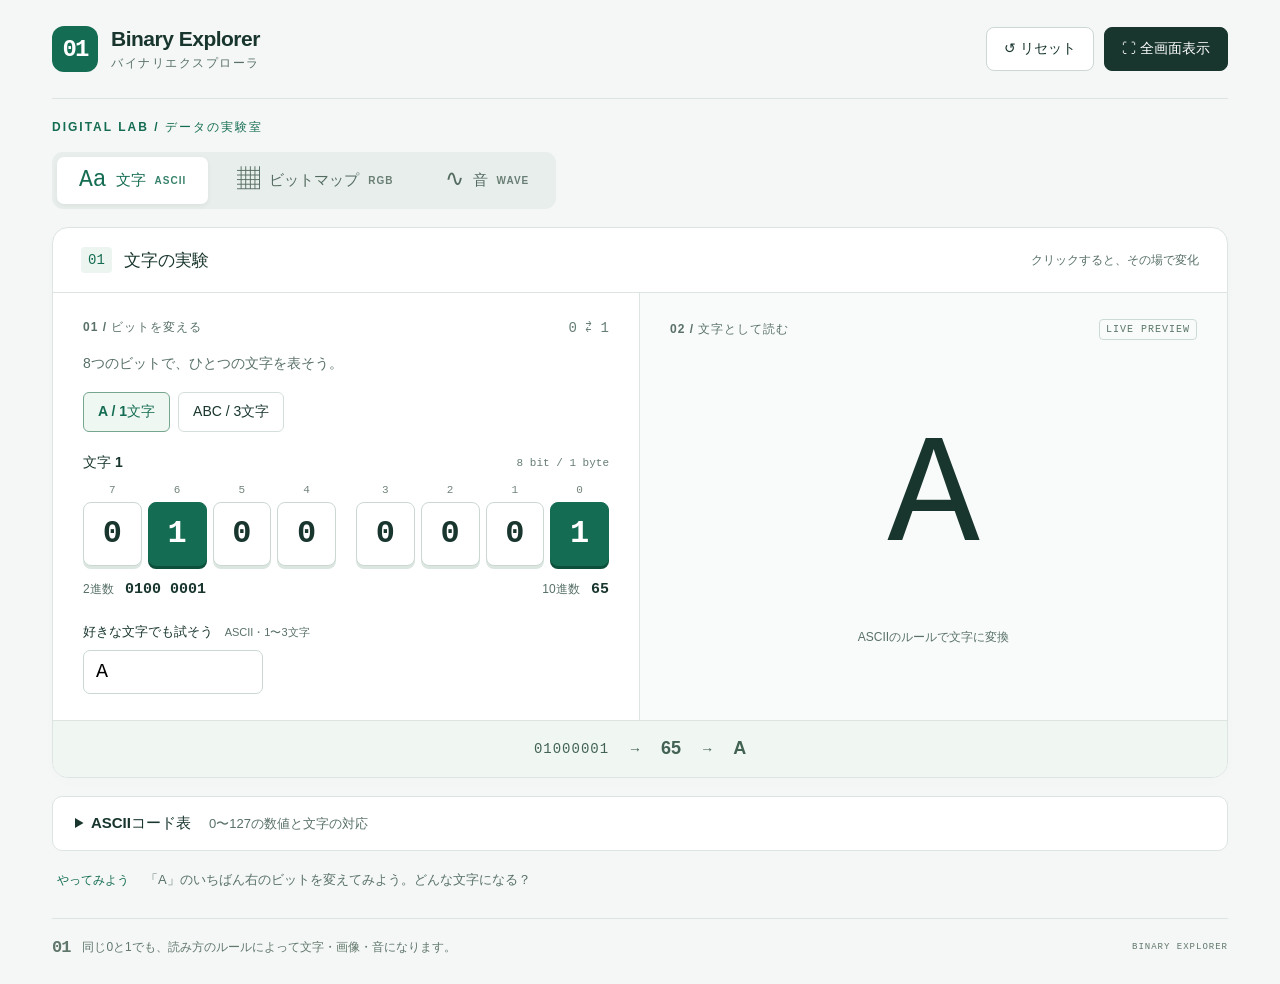
==== binary-explorer/index.html @ bb0b8827 "Publish Binary Explorer and link from activity materials" ====
<!doctype html>
<html lang="ja">
<head>
  <meta charset="UTF-8">
  <meta name="viewport" content="width=device-width, initial-scale=1">
  <meta name="theme-color" content="#146c52">
  <meta name="description" content="0と1をクリックして、文字・色・音の変化を体験しよう。中学生のためのデジタル教材。">
  <title>バイナリエクスプローラ | Binary Explorer</title>
  <link rel="icon" href="[data-uri]" type="image/svg+xml">
  <style>
:root{font-family:Inter,"Noto Sans JP","Yu Gothic UI",Meiryo,sans-serif;color:#18352e;background:#f4f7f6;font-synthesis:none;--green:#146c52;--ink:#18352e;--muted:#587069;--line:#dce5e1;--mono:"Cascadia Code","SFMono-Regular",Consolas,monospace}
*{box-sizing:border-box}body{margin:0}button,input,a{-webkit-tap-highlight-color:transparent}button,input{font:inherit}button{cursor:pointer}button,a,input{touch-action:manipulation}button{color:inherit}button:focus-visible,input:focus-visible,a:focus-visible{outline:3px solid #b56e00;outline-offset:4px}button:disabled{cursor:wait}button:hover{filter:brightness(.96)}.app-shell{max-width:1600px;padding:0 52px;margin:auto}.topbar{display:flex;justify-content:space-between;align-items:center;padding:26px 0;border-bottom:1px solid var(--line);gap:20px}.brand{display:flex;gap:13px;align-items:center;text-decoration:none;color:var(--ink)}.brand-mark{display:grid;place-items:center;background:var(--green);color:white;width:46px;height:46px;border-radius:12px;font:700 24px var(--mono);letter-spacing:-2px}.brand strong{font-size:21px;letter-spacing:-.5px}.brand small{display:block;font-size:12px;letter-spacing:1.5px;margin-top:4px;color:var(--muted)}.header-actions{display:flex;gap:10px}.button{border:1px solid #ccd8d2;background:white;border-radius:8px;padding:11px 17px;font-size:14px;font-weight:600;min-height:44px}.button.dark{background:var(--ink);color:#fff;border-color:var(--ink)}.intro{padding:32px 0 28px}.eyebrow{font-size:12px;letter-spacing:2px;font-weight:700;color:var(--green);margin:0 0 12px}h1{font-size:32px;letter-spacing:.015em;margin:0 0 9px;font-weight:750}p{line-height:1.7}.intro>p:last-child{color:var(--muted);font-size:15px;margin:0}.mobile-break{display:none}.mode-bar{display:flex;justify-content:space-between;gap:16px;align-items:center;margin-bottom:18px}.mode-tabs{display:flex;gap:7px;background:#e8eeeb;padding:5px;border-radius:11px}.mode-tabs button{border:0;background:transparent;border-radius:7px;display:flex;align-items:center;gap:9px;min-height:47px;padding:10px 22px;font-weight:700;font-size:15px;color:#536b61}.mode-tabs button[aria-pressed=true]{background:white;color:var(--green);box-shadow:0 2px 5px #193d3010}.mode-icon{font-size:23px;line-height:1;font-family:var(--mono);font-weight:500}.tab-sub{font-size:10px;letter-spacing:1px;opacity:.85}.experiment{background:white;border:1px solid var(--line);border-radius:16px;overflow:hidden;box-shadow:0 5px 20px #16392b03}.experiment-toolbar{display:flex;justify-content:space-between;align-items:center;padding:19px 28px;border-bottom:1px solid var(--line);gap:12px}.experiment-toolbar>div{display:flex;align-items:center;gap:12px}.experiment-number{font:14px var(--mono);color:var(--green);background:#ecf5ef;padding:5px 7px;border-radius:4px}h2{font-size:17px;margin:0}.live-label{color:var(--muted);font-size:12px}.panes{display:grid;grid-template-columns:1fr 1fr;min-height:400px}.input-pane,.result-pane{padding:26px 30px;min-width:0}.input-pane{border-right:1px solid var(--line)}.result-pane{background:#f9fbfa;position:relative;display:flex;flex-direction:column}.pane-heading{display:flex;justify-content:space-between;align-items:center;gap:10px}.step-label{font-size:12px;font-weight:700;letter-spacing:1px;color:var(--muted)}.pane-note{font:14px var(--mono);color:#657d74}.result-badge{font:10px var(--mono);letter-spacing:1px;border:1px solid #ccdcd4;padding:4px 6px;border-radius:4px;color:#5a7669}.pane-description{font-size:14px;margin:16px 0;color:var(--muted)}.controls{margin-bottom:22px}.choices{display:flex;gap:8px;flex-wrap:wrap}.choice{border:1px solid #d5dfda;border-radius:6px;background:#fff;padding:8px 14px;min-height:40px;font-size:14px}.choice[aria-pressed=true]{color:var(--green);background:#eef7f2;border-color:#76a68e;font-weight:700}.byte-editor+.byte-editor{margin-top:18px}.byte-heading{display:flex;align-items:center;justify-content:space-between;margin-bottom:12px}.byte-heading strong{font-size:14px}.byte-heading>span{font:11px var(--mono);color:#667d74}.bits{display:grid;grid-template-columns:repeat(4,minmax(0,1fr)) 8px repeat(4,minmax(0,1fr));gap:6px}.bit-cell:nth-child(5){grid-column:6}.bit-position{display:block;text-align:center;font:11px var(--mono);color:#72857b;margin-bottom:6px}.bit{border:1px solid #cbd8d1;border-radius:8px;display:grid;place-items:center;min-height:64px;width:100%;padding:8px 0;font:600 clamp(23px,2.5vw,38px) var(--mono);background:#fff;box-shadow:0 3px 0 #dce6e0;position:relative}.bit[data-value="1"]{background:var(--green);color:#fff;border-color:var(--green);box-shadow:0 3px 0 #0c503c}.bit.changed{outline:3px solid #d89621;outline-offset:2px}.byte-details{display:flex;justify-content:space-between;gap:10px;font-size:12px;color:var(--muted);margin-top:15px}.byte-details b{font:600 15px var(--mono);margin-left:8px;color:var(--ink)}.extra{margin-top:25px}.text-label{display:block;font-size:13px;font-weight:600;margin:0 0 9px}.text-label span{font-size:11px;font-weight:400;color:var(--muted);margin-left:8px}.text-input{background:#fff;border:1px solid #cbd8d1;border-radius:7px;min-height:44px;padding:9px 12px;max-width:100%;width:180px;font:20px var(--mono)}.field-error{font-size:13px;color:#a03125;min-height:0;margin:5px 0 0}.field-error:empty{display:none}.result-content{display:flex;flex:1;flex-direction:column;justify-content:center;align-items:center;min-width:0}.characters{display:flex;justify-content:center;align-items:center;min-height:240px;width:100%;padding:10px 0;gap:4px}.character{font:500 clamp(75px,12vw,190px) var(--mono);text-align:center;min-width:0;border-radius:12px;line-height:1.2}.character.unprintable{color:#62786d}.result-caption{font-size:12px;color:var(--muted);text-align:center;margin:8px 0}.result-changed{box-shadow:0 0 0 3px #d89621!important}.interpretation{min-height:57px;padding:15px 25px;background:#f0f6f2;border-top:1px solid var(--line);text-align:center;color:#426353;display:flex;align-items:center;justify-content:center;gap:19px;font-size:14px;flex-wrap:wrap}.flow-bits{font-family:var(--mono);letter-spacing:1px}.interpretation strong{font-size:18px}.discovery{display:flex;align-items:baseline;gap:16px;margin:18px 0 27px;padding:0 5px}.discovery-label{font-size:12px;font-weight:700;color:var(--green);white-space:nowrap}.discovery p{font-size:13px;color:var(--muted);margin:0}footer{display:flex;align-items:center;gap:12px;border-top:1px solid var(--line);padding:18px 0 24px;color:#61776c}footer p{font-size:12px;margin:0}.footer-symbol{font:700 17px var(--mono);letter-spacing:-1px}.footer-meta{margin-left:auto;font:9px var(--mono);letter-spacing:1px}.selection-label{font-size:12px;color:var(--green);margin:14px 0 0}.channel-0 .byte-heading strong{color:#b93930}.channel-1 .byte-heading strong{color:#237744}.channel-2 .byte-heading strong{color:#2e63b8}.pixel-grid{display:grid;grid-template-columns:repeat(var(--grid-size),1fr);width:min(100%,340px);aspect-ratio:1;margin:22px auto 10px;border:4px solid #19392d;border-radius:4px;overflow:hidden;background:#19392d;gap:2px}.pixel{border:0;position:relative;min-width:0;min-height:44px;padding:8px;display:flex;align-items:flex-start;justify-content:flex-start}.pixel span{background:white;color:#18352e;font:12px var(--mono);padding:5px 7px;border-radius:3px;border:1px solid #c5d0cb}.pixel[aria-pressed=true]{outline:3px solid white;outline-offset:-6px}.pixel[aria-pressed=true] span:after{content:' ✓';font-weight:700}.pixel:focus-visible{outline:4px solid #111;outline-offset:-4px}.pixel-values{font:12px var(--mono);text-align:center;line-height:1.8}.color-presets .choice{padding:7px 16px}.audio-meter{padding:20px 0 5px}.audio-meter strong{font:500 45px var(--mono);margin-left:14px}.audio-meter span{font-size:13px;color:var(--muted)}.meter-track{height:7px;background:#e7eee9;border-radius:5px;margin-top:14px;overflow:hidden}.meter-track div{height:100%;background:var(--green)}.audio-meter p{display:flex;justify-content:space-between;font-size:11px;color:var(--muted);margin-top:6px}.audio-meter p span{font-size:11px}.audio-explanation{font-size:13px;color:var(--muted)}.wave-heading{display:flex;justify-content:space-between;align-items:center;width:100%;margin:25px 0 17px;gap:8px;font-size:14px}.frequency{font-size:12px;color:var(--muted)}.waveform{width:100%;height:auto;aspect-ratio:2.5;border-radius:6px}.wave-axis{width:100%;display:flex;justify-content:space-between;color:var(--muted);font-size:11px;margin-top:8px}.play{background:var(--green);color:white;border-color:var(--green);margin:25px 0 2px;min-width:170px}.status{position:fixed;bottom:18px;left:50%;transform:translateX(-50%);padding:12px 20px;background:#18352e;color:white;border-radius:8px;font-size:14px;z-index:5;max-width:90%;box-shadow:0 3px 12px #0002}.status:empty{display:none}.classroom .intro,.classroom .brand small,.classroom .discovery,.classroom .pane-description,.classroom .tab-sub,.classroom .live-label{display:none}.classroom .topbar{padding:15px 0}.classroom .mode-bar{margin-top:16px}.classroom .panes{min-height:62vh}.classroom .bit{min-height:78px;font-size:44px}.classroom .characters{min-height:320px}.classroom .character{font-size:clamp(95px,14vw,230px)}.classroom .pixel-grid{width:min(100%,440px)}.classroom .app-shell{max-width:1800px}.classroom .result-caption{font-size:14px}
@media(min-width:1600px){.intro{padding:40px 0 32px}.panes{min-height:465px}.input-pane,.result-pane{padding:30px 38px}.bit{min-height:76px}.characters{min-height:300px}.pane-description{font-size:16px}.discovery p{font-size:15px}.choice{font-size:16px}}
@media(max-width:1100px){.app-shell{padding:0 28px}.input-pane,.result-pane{padding:24px 22px}.mode-tabs button{padding:10px 16px}.tab-sub{display:none}.bit{min-height:54px}.bits{gap:5px;grid-template-columns:repeat(4,minmax(0,1fr)) 4px repeat(4,minmax(0,1fr))}.footer-meta{display:none}.byte-details b{margin-left:3px}.character{font-size:clamp(65px,11vw,130px)}}
@media(max-width:760px){.app-shell{padding:0 18px}.topbar{padding:18px 0}.brand strong{font-size:17px}.brand small{font-size:10px;letter-spacing:.5px}.brand-mark{width:38px;height:38px;font-size:21px}.header-actions{gap:5px}.header-actions .button{padding:8px;font-size:12px}.intro{padding:26px 0 22px}h1{font-size:26px}.mode-bar{align-items:flex-start;flex-wrap:wrap;gap:12px}.mode-tabs{flex:1}.mode-tabs button{flex:1;padding:10px 12px;font-size:14px;white-space:nowrap;gap:6px}.panes{grid-template-columns:1fr}.input-pane{border-right:0;border-bottom:1px solid var(--line)}.result-pane{min-height:320px}.experiment-toolbar{padding:16px 20px}.live-label{display:none}.input-pane,.result-pane{padding:24px}.bit{min-height:58px;font-size:30px}.characters{min-height:220px}.character{font-size:clamp(80px,21vw,145px)}.discovery{gap:10px}.interpretation{font-size:12px;gap:10px;padding:14px 18px}.flow-bits{letter-spacing:0}.classroom .panes{min-height:0}.classroom .bit{min-height:60px;font-size:32px}.classroom .character{font-size:clamp(80px,21vw,145px)}.classroom .characters{min-height:220px}.pixel-grid{max-width:300px}footer p{font-size:11px}.footer-symbol{display:none}}
@media(max-width:420px){.app-shell{padding:0 12px}.brand{gap:7px}.brand-mark{display:none}.brand strong{font-size:16px}.input-pane,.result-pane{padding:20px 16px}.mode-tabs button{padding:10px 8px}.mode-icon{font-size:19px}.mobile-break{display:block}.byte-details{font-size:11px}.byte-details b{font-size:13px}.bit{min-height:50px;font-size:27px}.discovery{align-items:flex-start}.intro>p:last-child{font-size:13px}}
@media(min-width:761px) and (max-height:850px){.topbar{padding:16px 0}.intro{padding:18px 0}.intro .eyebrow{display:none}h1{font-size:26px}.intro>p:last-child{font-size:13px}.mode-bar{margin-bottom:14px}.experiment-toolbar{padding:13px 24px}.input-pane,.result-pane{padding:18px 26px}.panes{min-height:330px}.pane-description{margin:12px 0}.controls{margin-bottom:16px}.bit{min-height:52px;font-size:29px}.byte-heading{margin-bottom:8px}.byte-details{margin-top:11px}.extra{margin-top:18px}.characters{min-height:200px}.character{font-size:130px}.interpretation{min-height:48px;padding:11px 20px}.discovery{margin:14px 0 18px}footer{padding:14px 0}.classroom .bit{min-height:62px;font-size:36px}.classroom .panes{min-height:0}.classroom .characters{min-height:260px}.classroom .pixel-grid{max-width:340px}}
@media(prefers-reduced-motion:no-preference){.bit{transition:background-color .12s,box-shadow .12s}}
@media(prefers-reduced-motion:reduce){*,*:before,*:after{animation:none!important;transition:none!important;scroll-behavior:auto!important}}

/* Waveform editing: the bytes describe a single cycle; pitch has its own control. */
.sample-controls { display: flex; gap: 18px; flex-wrap: wrap; }
.sample-controls > div { flex: 1; min-width: 130px; }
.sample-controls .text-input { width: 100%; font-size: 18px; }
.frequency-control { margin-top: 20px; padding-top: 18px; border-top: 1px solid var(--line); }
.frequency-control .text-label { display: flex; align-items: center; justify-content: space-between; gap: 10px; }
.frequency-control output { font: 600 22px var(--mono); color: var(--green); }
.frequency-control input[type=range] { width: 100%; min-height: 34px; margin: 2px 0; accent-color: var(--green); cursor: pointer; }
.range-labels { display: flex; justify-content: space-between; gap: 8px; font-size: 12px; color: var(--muted); }
#frequency-hint { font-size: 12px; color: var(--muted); margin-bottom: 0; }
.editable-waveform { touch-action: none; cursor: crosshair; aspect-ratio: 800 / 360; background: #fff; border: 1px solid var(--line); }
.wave-help { font-size: 12px; color: var(--muted); text-align: center; margin: 12px 0; }
.sample-readout { font-size: 15px; color: var(--ink); background: #eef5f0; border-radius: 6px; padding: 10px 14px; text-align: center; }
.audio-experiment .wave-heading > span { font-size: 12px; color: var(--muted); }
.audio-experiment .play { margin-top: 20px; }
.audio-experiment .result-content { justify-content: flex-start; }
@media (min-width: 761px) and (max-height: 850px) {
  .audio-experiment .pane-description { margin: 8px 0; }
  .audio-experiment .controls { margin-bottom: 12px; }
  .audio-experiment .extra { margin-top: 14px; }
  .audio-experiment .audio-explanation { margin: 10px 0; }
  .audio-experiment .frequency-control { margin-top: 12px; padding-top: 12px; }
  .audio-experiment #frequency-hint { margin-top: 6px; }
  .audio-experiment .wave-heading { margin: 14px 0 10px; }
  .audio-experiment .waveform { max-height: 225px; }
  .audio-experiment .wave-help { margin: 9px 0; }
  .audio-experiment .play { margin-top: 14px; }
  .audio-experiment .sample-readout { padding: 8px 12px; }
}
@media (max-width: 420px) {
  .sample-controls { gap: 10px; }
  .sample-controls .text-label span { display: block; margin: 0; }
  .wave-help { font-size: 11px; }
  .sample-readout { font-size: 13px; }
}

.picture-presets { margin-top: 20px; width: min(100%, 340px); }
.picture-presets .choices { gap: 8px; }
.picture-presets .choice { flex: 1; }
.sixteen-pixels .pixel { padding: 5px; }
.sixteen-pixels .pixel span { font-size: 10px; padding: 3px 4px; }

.lab-label { padding: 20px 0 16px; color: var(--green); font-size: 12px; font-weight: 700; letter-spacing: 2px; }
.classroom .lab-label { display: none; }
.ascii-reference { margin-top: 18px; border: 1px solid var(--line); border-radius: 10px; background: white; overflow: hidden; }
.ascii-reference summary { padding: 17px 22px; cursor: pointer; font-weight: 700; font-size: 15px; }
.ascii-reference summary span { font-weight: 400; font-size: 13px; color: var(--muted); margin-left: 14px; }
.ascii-reference summary:focus-visible, .ascii-table-scroll:focus-visible { outline: 3px solid #b56e00; outline-offset: -3px; }
.ascii-table-note { margin: 0; padding: 0 22px 16px; font-size: 13px; color: var(--muted); }
.ascii-table-scroll { max-height: 480px; overflow: auto; padding: 0 20px 20px; }
.ascii-tables { display: grid; grid-template-columns: repeat(4, minmax(0, 1fr)); gap: 16px; }
.ascii-tables table { border-collapse: collapse; width: 100%; font-size: 13px; }
.ascii-tables caption { padding: 10px; font-weight: 700; text-align: left; color: var(--green); }
.ascii-tables th, .ascii-tables td { border-bottom: 1px solid var(--line); padding: 8px 6px; text-align: center; }
.ascii-tables thead { background: #eef5f0; }
.ascii-tables tbody th { font-family: var(--mono); font-weight: 400; }
.ascii-binary { font-family: var(--mono); white-space: nowrap; }
.ascii-tables .current-code { background: #e4f2e9; outline: 2px solid var(--green); outline-offset: -2px; }
.ascii-tables .current-code th, .ascii-tables .current-code td { font-weight: 700; }
@media (max-width: 1100px) { .ascii-tables { grid-template-columns: repeat(2, minmax(0, 1fr)); } }
@media (max-width: 560px) {
  .ascii-tables { grid-template-columns: minmax(0, 1fr); }
  .ascii-reference summary span { display: block; margin: 6px 0 0; }
}

</style>
</head>
<body>
  <div class="app-shell">
    <header class="topbar">
      <a class="brand" href="./index.html" aria-label="バイナリエクスプローラ ホーム"><span class="brand-mark" aria-hidden="true">01</span><span><strong>Binary Explorer</strong><small>バイナリエクスプローラ</small></span></a>
      <div class="header-actions"><button id="reset" class="button">↺ <span>リセット</span></button><button id="classroom" class="button dark" aria-pressed="false">⛶ <span>全画面表示</span></button></div>
    </header>
    <main>
      <div class="lab-label">DIGITAL LAB / データの実験室</div>
      <div class="mode-bar"><nav class="mode-tabs" aria-label="実験モード"><button data-mode="ascii" aria-pressed="true"><span class="mode-icon">Aa</span>文字<span class="tab-sub">ASCII</span></button><button data-mode="bitmap" aria-pressed="false"><span class="mode-icon">▦</span>ビットマップ<span class="tab-sub">RGB</span></button><button data-mode="audio" aria-pressed="false"><span class="mode-icon">∿</span>音<span class="tab-sub">WAVE</span></button></nav></div>
      <div id="workspace"></div>
      <aside class="discovery"><span class="discovery-label">やってみよう</span><p id="challenge"></p></aside>
    </main>
    <footer><span class="footer-symbol" aria-hidden="true">01</span><p>同じ0と1でも、読み方のルールによって文字・画像・音になります。</p><span class="footer-meta">BINARY EXPLORER</span></footer>
    <p id="status" class="status" role="status"></p>
  </div>
<script>
(() => {
'use strict';
const modules = Object.create(null);
modules["src/core/binary.js"] = (() => {
function assertByte(value) {
  if (!Number.isInteger(value) || value < 0 || value > 255) throw new RangeError('0〜255の整数を指定してください。');
  return value;
}
function byteToBits(value) { return assertByte(value).toString(2).padStart(8, '0').split('').map(Number); }
function bitsToByte(bits) {
  if (!Array.isArray(bits) || bits.length !== 8 || bits.some(bit => bit !== 0 && bit !== 1)) throw new TypeError('8個の0または1が必要です。');
  return bits.reduce((value, bit) => value * 2 + bit, 0);
}
function toggleBit(value, position) {
  assertByte(value);
  if (!Number.isInteger(position) || position < 0 || position > 7) throw new RangeError('ビット番号は0〜7です。');
  return value ^ (1 << position);
}
function formatBinary(value) { const bits = byteToBits(value).join(''); return `${bits.slice(0, 4)} ${bits.slice(4)}`; }

return { assertByte, byteToBits, bitsToByte, toggleBit, formatBinary };
})();
modules["src/ui/bit-editor.js"] = (() => {
const { byteToBits, toggleBit, formatBinary } = modules["src/core/binary.js"];

function createBitEditor({ value, label, onChange }) {
  const element = document.createElement('div');
  element.className = 'byte-editor';
  element.innerHTML = `<div class="byte-heading"><strong></strong><span>8 bit / 1 byte</span></div><div class="bits" role="group"></div><div class="byte-details"><span>2進数 <b class="binary-value"></b></span><span>10進数 <b class="decimal-value"></b></span></div>`;
  element.querySelector('.byte-heading strong').textContent = label;
  const group = element.querySelector('.bits');
  group.setAttribute('aria-label', label);
  const timers = new Map();
  const buttons = byteToBits(value).map((bit, index) => {
    const cell = document.createElement('div'); cell.className = 'bit-cell';
    const caption = document.createElement('span'); caption.className = 'bit-position'; caption.textContent = 7 - index;
    const button = document.createElement('button'); button.type = 'button'; button.className = 'bit';
    cell.append(caption, button); group.append(cell);
    button.addEventListener('click', () => {
      value = toggleBit(value, 7 - index); update(value);
      clearTimeout(timers.get(button)); button.classList.add('changed');
      timers.set(button, setTimeout(() => button.classList.remove('changed'), 1500));
      onChange(value);
    });
    return button;
  });
  function update(next) {
    value = next;
    byteToBits(value).forEach((bit, index) => {
      buttons[index].textContent = bit;
      buttons[index].dataset.value = bit;
      buttons[index].setAttribute('aria-pressed', String(Boolean(bit)));
      buttons[index].setAttribute('aria-label', `${label}、ビット${7 - index}、値${bit}。押すと反転`);
    });
    element.querySelector('.binary-value').textContent = formatBinary(value);
    element.querySelector('.decimal-value').textContent = value;
  }
  update(value);
  function setLabel(next) {
    label = next;
    element.querySelector('.byte-heading strong').textContent = label;
    group.setAttribute('aria-label', label);
    update(value);
  }
  return { element, update, setLabel };
}

return { createBitEditor };
})();
modules["src/core/ascii.js"] = (() => {
const { assertByte } = modules["src/core/binary.js"];

function byteToAscii(value) {
  assertByte(value);
  return value >= 32 && value <= 126 ? String.fromCharCode(value) : null;
}
function asciiToByte(char) {
  if (typeof char !== 'string' || char.length !== 1 || char.charCodeAt(0) > 127) throw new TypeError('この教材ではASCII文字を使ってください。');
  return char.charCodeAt(0);
}

return { byteToAscii, asciiToByte };
})();
modules["src/ui/layout.js"] = (() => {
function layout(root, { number, title, description, resultLabel }) {
  root.innerHTML = `<section class="experiment" aria-label="${title}"><div class="experiment-toolbar"><div><span class="experiment-number">${number}</span><h2>${title}</h2></div><span class="live-label">クリックすると、その場で変化</span></div><div class="panes"><section class="input-pane"><div class="pane-heading"><span class="step-label">01 / ビットを変える</span><span class="pane-note">0 ⇄ 1</span></div><p class="pane-description">${description}</p><div class="controls"></div><div class="editors"></div><div class="extra"></div></section><section class="result-pane"><div class="pane-heading"><span class="step-label">02 / ${resultLabel}</span><span class="result-badge">LIVE PREVIEW</span></div><div class="result-content"></div></section></div><div class="interpretation"></div></section>`;
  return Object.fromEntries(['controls', 'editors', 'extra', 'result-content', 'interpretation'].map(name => [name.replace('-', ''), root.querySelector(`.${name}`)]));
}
function choices(items, active, onSelect, label) {
  const group = document.createElement('div'); group.className = 'choices'; group.setAttribute('role', 'group'); group.setAttribute('aria-label', label);
  for (const [value, text] of items) {
    const button = document.createElement('button'); button.className = 'choice'; button.textContent = text;
    button.setAttribute('aria-pressed', String(value === active));
    button.addEventListener('click', () => { [...group.children].forEach(child => child.setAttribute('aria-pressed', String(child === button))); onSelect(value); });
    group.append(button);
  }
  return group;
}
const flashes = new WeakMap();
function flash(element) {
  clearTimeout(flashes.get(element)); element.classList.add('result-changed');
  flashes.set(element, setTimeout(() => element.classList.remove('result-changed'), 1500));
}

return { layout, choices, flash };
})();
modules["src/ui/ascii-table.js"] = (() => {
const { byteToAscii } = modules["src/core/ascii.js"];

const { formatBinary } = modules["src/core/binary.js"];

function createAsciiTable() {
  const element = document.createElement('details');
  element.className = 'ascii-reference';
  element.innerHTML = '<summary>ASCIIコード表 <span>0〜127の数値と文字の対応</span></summary><p class="ascii-table-note">2進数は8bitで表示しています。0〜31と127は制御文字、128〜255は標準ASCIIの範囲外です。編集中の値を表の中で強調します。</p><div class="ascii-table-scroll" tabindex="0" role="region" aria-label="ASCIIコード表。スクロールして確認できます"><div class="ascii-tables"></div></div>';
  const tables = element.querySelector('.ascii-tables');
  const rows = [];
  for (let start = 0; start < 128; start += 32) {
    const table = document.createElement('table');
    table.innerHTML = `<caption>${start}〜${start + 31}</caption><thead><tr><th scope="col">10進数</th><th scope="col">2進数</th><th scope="col">文字</th></tr></thead><tbody></tbody>`;
    const body = table.querySelector('tbody');
    for (let value = start; value < start + 32; value++) {
      const row = document.createElement('tr');
      const decimal = document.createElement('th'); decimal.scope = 'row'; decimal.textContent = value;
      const binary = document.createElement('td'); binary.className = 'ascii-binary'; binary.textContent = formatBinary(value);
      const character = document.createElement('td');
      character.textContent = value === 32 ? '空白' : byteToAscii(value) ?? '制御文字';
      row.append(decimal, binary, character); body.append(row); rows.push(row);
    }
    tables.append(table);
  }
  return {
    element,
    update(bytes) {
      rows.forEach((row, value) => row.classList.toggle('current-code', bytes.includes(value)));
    },
  };
}

return { createAsciiTable };
})();
modules["src/ui/ascii-view.js"] = (() => {
const { createBitEditor } = modules["src/ui/bit-editor.js"];

const { byteToAscii, asciiToByte } = modules["src/core/ascii.js"];

const { layout, choices, flash } = modules["src/ui/layout.js"];

const { createAsciiTable } = modules["src/ui/ascii-table.js"];

function renderAscii(root, state) {
  const ui = layout(root, { number: '01', title: '文字の実験', description: '8つのビットで、ひとつの文字を表そう。', resultLabel: '文字として読む' });
  const reference = createAsciiTable();
  root.append(reference.element);
  ui.controls.append(choices([['A', 'A / 1文字'], ['ABC', 'ABC / 3文字']], state.bytes.length === 1 ? 'A' : 'ABC', sample => {
    state.bytes = [...sample].map(asciiToByte); input.value = sample; error.textContent = ''; renderEditors();
  }, '文字サンプル'));
  ui.extra.innerHTML = '<label class="text-label" for="ascii-input">好きな文字でも試そう <span>ASCII・1〜3文字</span></label><input id="ascii-input" class="text-input" maxlength="3" autocomplete="off" spellcheck="false" aria-describedby="ascii-error"><p id="ascii-error" class="field-error" role="status"></p>';
  const input = ui.extra.querySelector('input'), error = ui.extra.querySelector('.field-error');
  input.value = state.bytes.map(v => byteToAscii(v) ?? '').join('');
  input.addEventListener('input', () => {
    if (!input.value) { error.textContent = '1〜3文字を入力してください。'; return; }
    try {
      state.bytes = [...input.value].map(asciiToByte); error.textContent = '';
      renderEditors();
    } catch { error.textContent = 'この教材ではASCII文字を使ってください。'; }
  });
  function updateResult(changedIndex) {
    reference.update(state.bytes);
    ui.controls.querySelectorAll('button').forEach(button => button.setAttribute('aria-pressed', String((button.textContent.startsWith('ABC') ? 'ABC' : 'A') === state.bytes.map(v => byteToAscii(v) ?? '').join(''))));
    const old = [...ui.resultcontent.querySelectorAll('.character')];
    if (old.length !== state.bytes.length) {
      ui.resultcontent.innerHTML = '<div class="characters" aria-live="polite" aria-atomic="true"></div><p class="result-caption">ASCIIのルールで文字に変換</p>';
      state.bytes.forEach(() => { const span = document.createElement('span'); span.className = 'character'; ui.resultcontent.firstElementChild.append(span); });
    }
    ui.resultcontent.querySelectorAll('.character').forEach((element, index) => {
      const char = byteToAscii(state.bytes[index]);
      element.textContent = char === null ? '·' : char === ' ' ? '␣' : char;
      element.setAttribute('aria-label', char === null ? '表示できない文字' : char === ' ' ? '空白' : char);
      element.classList.toggle('unprintable', char === null);
      if (index === changedIndex) flash(element);
    });
    const hasUnprintable = state.bytes.some(v => byteToAscii(v) === null);
    ui.resultcontent.querySelector('.result-caption').textContent = hasUnprintable ? '· は表示できない文字を表します' : state.bytes.includes(32) ? '␣ は空白（スペース）を表します' : 'ASCIIのルールで文字に変換';
    ui.interpretation.replaceChildren();
    const code = document.createElement('span'); code.className = 'flow-bits'; code.textContent = state.bytes.map(v => v.toString(2).padStart(8, '0')).join(' / ');
    const numbers = document.createElement('strong'); numbers.textContent = state.bytes.join(' / ');
    const chars = document.createElement('strong'); chars.textContent = state.bytes.map(v => byteToAscii(v) === ' ' ? '空白' : byteToAscii(v) ?? '表示できない文字').join(' ');
    ui.interpretation.append(code, ' → ', numbers, ' → ', chars);
  }
  function renderEditors() {
    ui.editors.replaceChildren();
    state.bytes.forEach((value, index) => ui.editors.append(createBitEditor({ value, label: `文字 ${index + 1}`, onChange: next => {
      state.bytes[index] = next;
      input.value = state.bytes.map(v => byteToAscii(v) ?? '').join('');
      error.textContent = ''; updateResult(index);
    } }).element));
    updateResult();
  }
  renderEditors();
}

return { renderAscii };
})();
modules["src/core/bitmap.js"] = (() => {
const { assertByte } = modules["src/core/binary.js"];

function rgbToCss(r, g, b) { return `rgb(${assertByte(r)}, ${assertByte(g)}, ${assertByte(b)})`; }
const colors = { '赤': [255, 0, 0], '緑': [0, 255, 0], '青': [0, 0, 255], '白': [255, 255, 255], '黒': [0, 0, 0] };

const picturePresets = { heart: 'ハート', flower: '花', tree: '木' };
const picturePatterns = {
  heart: ['H..H', 'HHHH', 'HHHH', '.HH.'],
  flower: ['.FF.', 'FYYF', '.GG.', '..G.'],
  tree: ['.GG.', 'GGGG', '.TT.', '.TT.'],
};
const palette = {
  '.': [255, 255, 255], H: [240, 64, 96], F: [255, 112, 160],
  Y: [255, 208, 0], G: [40, 160, 88], T: [144, 88, 48],
};
function createPicture(name) {
  if (!Object.hasOwn(picturePatterns, name)) throw new RangeError('未対応の絵です。');
  return [...picturePatterns[name].join('')].map(symbol => [...palette[symbol]]);
}

function createPixels(size) {
  if (![1, 2, 3, 4].includes(size)) throw new RangeError('1・2・3・4のいずれかを指定してください。');
  if (size === 4) return createPicture('heart');
  const pattern = size === 3 ? [[0, 128, 255], [255, 255, 255], [0, 128, 255], [255, 255, 255], [255, 192, 0], [255, 255, 255], [0, 128, 255], [255, 255, 255], [0, 128, 255]] : [[255, 0, 0], [0, 255, 0], [0, 0, 255], [255, 255, 255]];
  return pattern.slice(0, size * size).map(rgb => [...rgb]);
}

return { rgbToCss, colors, picturePresets, createPicture, createPixels };
})();
modules["src/ui/bitmap-view.js"] = (() => {
const { createBitEditor } = modules["src/ui/bit-editor.js"];

const { rgbToCss, colors, createPixels, createPicture, picturePresets } = modules["src/core/bitmap.js"];

const { layout, choices, flash } = modules["src/ui/layout.js"];

function renderBitmap(root, state) {
  const ui = layout(root, { number: '02', title: '色の実験', description: 'ドットを選んで、赤・緑・青のビットを変えよう。', resultLabel: '色として読む' });
  let editors = [];
  ui.controls.append(choices([[1, '1ドット'], [2, '4ドット'], [3, '9ドット'], [4, '16ドット']], state.size, size => {
    state.size = size; state.pixels = createPixels(size); state.selected = 0; renderPixels(); renderEditors();
  }, '画像のドット数'));
  const selection = document.createElement('p'); selection.className = 'selection-label'; ui.controls.append(selection);
  ui.extra.innerHTML = '<p class="text-label">選んだドットの色</p>';
  const presets = choices(Object.keys(colors).map(color => [color, color]), '', color => { state.pixels[state.selected] = [...colors[color]]; editors.forEach((editor, i) => editor.update(state.pixels[state.selected][i])); update(); }, '色のサンプル');
  presets.classList.add('color-presets'); ui.extra.append(presets);
  ui.resultcontent.innerHTML = '<div class="picture-presets"><p class="text-label">絵のプリセット <span>画像全体を変更</span></p></div><div class="pixel-grid" role="group" aria-label="拡大したビットマップ"></div><p class="result-caption"></p><p class="pixel-values"></p>';
  const pictures = ui.resultcontent.querySelector('.picture-presets');
  const pictureChoices = choices(Object.entries(picturePresets), '', name => {
    state.pixels = createPicture(name); state.selected = 0;
    renderEditors(); flash(grid);
  }, '絵のプリセット');
  pictures.append(pictureChoices);
  const grid = ui.resultcontent.querySelector('.pixel-grid');
  function renderPixels() {
    pictures.hidden = state.size !== 4;
    grid.classList.toggle('sixteen-pixels', state.size === 4);
    grid.style.setProperty('--grid-size', state.size); grid.replaceChildren();
    state.pixels.forEach((_, index) => {
      const button = document.createElement('button'); button.className = 'pixel';
      const label = document.createElement('span'); label.textContent = `P${index + 1}`; button.append(label);
      button.addEventListener('click', () => { state.selected = index; renderEditors(); }); grid.append(button);
    });
  }
  function update(changed = true) {
    const rgb = state.pixels[state.selected];
    selection.textContent = `Pixel ${state.selected + 1} を編集中`;
    [...grid.children].forEach((button, index) => {
      const [r, g, b] = state.pixels[index]; button.style.backgroundColor = rgbToCss(r, g, b);
      button.setAttribute('aria-pressed', String(index === state.selected));
      button.setAttribute('aria-label', `Pixel ${index + 1}、R ${r}、G ${g}、B ${b}`);
    });
    if (changed) flash(grid.children[state.selected]);
    ui.resultcontent.querySelector('.result-caption').textContent = `${state.size} × ${state.size} の画像を拡大表示しています`;
    ui.resultcontent.querySelector('.pixel-values').textContent = `Pixel ${state.selected + 1}　R = ${rgb[0]}　G = ${rgb[1]}　B = ${rgb[2]}`;
    ui.interpretation.textContent = `R・G・B 各8bit → 1ドット = 24bit = 3bytes　／　${state.size ** 2}ドット × 24bit = ${state.size ** 2 * 24}bit`;
    [...presets.children].forEach(button => button.setAttribute('aria-pressed', String(colors[button.textContent].every((v, i) => v === rgb[i]))));
    [...pictureChoices.children].forEach((button, index) => {
      const picture = createPicture(Object.keys(picturePresets)[index]);
      const matches = state.size === 4 && picture.every((pixel, i) => pixel.every((value, channel) => value === state.pixels[i][channel]));
      button.setAttribute('aria-pressed', String(matches));
    });
  }
  function renderEditors() {
    ui.editors.replaceChildren(); editors = ['R / 赤', 'G / 緑', 'B / 青'].map((label, channel) => {
      const editor = createBitEditor({ value: state.pixels[state.selected][channel], label, onChange: value => { state.pixels[state.selected][channel] = value; update(); } });
      editor.element.classList.add(`channel-${channel}`); ui.editors.append(editor.element); return editor;
    }); update(false);
  }
  renderPixels(); renderEditors();
}

return { renderBitmap };
})();
modules["src/core/audio.js"] = (() => {
const { assertByte } = modules["src/core/binary.js"];

const SAMPLE_COUNT = 32;
const MIN_FREQUENCY = 110;
const MAX_FREQUENCY = 880;

// Unsigned 8-bit PCM: 128 is silence, 0 is -1, 255 is 127/128.
function byteToAmplitude(value) {
  return (assertByte(value) - 128) / 128;
}

function amplitudeToByte(value) {
  if (!Number.isFinite(value)) throw new TypeError('有限の振幅が必要です。');
  return Math.max(0, Math.min(255, Math.round(value * 128 + 128)));
}

function createWaveform(type, sampleCount = SAMPLE_COUNT) {
  if (!['sine', 'square', 'triangle', 'sawtooth'].includes(type)) throw new TypeError('未対応の波形です。');
  if (!Number.isInteger(sampleCount) || sampleCount < 4) throw new RangeError('4点以上のサンプルが必要です。');
  return Array.from({ length: sampleCount }, (_, i) => {
    const phase = i / sampleCount;
    if (type === 'square') return phase < 0.5 ? 255 : 0;
    if (type === 'sawtooth') return amplitudeToByte(phase * 2 - 1);
    const amplitude = type === 'triangle'
      ? 2 / Math.PI * Math.asin(Math.sin(phase * Math.PI * 2))
      : Math.sin(phase * Math.PI * 2);
    return amplitudeToByte(amplitude);
  });
}

function samplesToPcm(samples) {
  if (!Array.isArray(samples) || samples.length < 4) throw new TypeError('4点以上の波形が必要です。');
  return Float32Array.from(samples, byteToAmplitude);
}

// One loop contains sampleCount frames. Rate * sampleRate / frameCount = Hz.
function frequencyToPlaybackRate(frequency, sampleCount, sampleRate) {
  if (!Number.isFinite(frequency) || frequency < MIN_FREQUENCY || frequency > MAX_FREQUENCY) throw new RangeError('周波数は110〜880Hzです。');
  if (!Number.isInteger(sampleCount) || sampleCount < 4 || !Number.isFinite(sampleRate) || sampleRate <= 0) throw new RangeError('再生条件が不正です。');
  return frequency * sampleCount / sampleRate;
}

return { SAMPLE_COUNT, MIN_FREQUENCY, MAX_FREQUENCY, byteToAmplitude, amplitudeToByte, createWaveform, samplesToPcm, frequencyToPlaybackRate };
})();
modules["src/ui/waveform.js"] = (() => {
const PLOT = { left: 48, right: 20, top: 24, bottom: 36 };

function samplePosition(canvas, index, value, count) {
  return {
    x: PLOT.left + index / count * (canvas.width - PLOT.left - PLOT.right),
    y: PLOT.top + (255 - value) / 255 * (canvas.height - PLOT.top - PLOT.bottom),
  };
}

function pointFromPointer(canvas, clientX, clientY, count) {
  const rect = canvas.getBoundingClientRect();
  const x = (clientX - rect.left) / rect.width * canvas.width;
  const y = (clientY - rect.top) / rect.height * canvas.height;
  return {
    index: Math.max(0, Math.min(count - 1, Math.round((x - PLOT.left) / (canvas.width - PLOT.left - PLOT.right) * count))),
    value: Math.max(0, Math.min(255, Math.round(255 * (1 - (y - PLOT.top) / (canvas.height - PLOT.top - PLOT.bottom))))),
  };
}

function drawWaveform(canvas, samples, selected) {
  const context = canvas.getContext('2d');
  const width = canvas.width, height = canvas.height;
  context.clearRect(0, 0, width, height);
  context.font = '16px monospace';
  for (const value of [0, 64, 128, 192, 255]) {
    const { y } = samplePosition(canvas, 0, value, samples.length);
    context.strokeStyle = value === 128 ? '#91ada0' : '#e0e8e8';
    context.lineWidth = value === 128 ? 2 : 1;
    context.beginPath(); context.moveTo(PLOT.left, y); context.lineTo(width - PLOT.right, y); context.stroke();
    context.fillStyle = '#587069'; context.textAlign = 'right'; context.fillText(value, PLOT.left - 10, y + 5);
  }
  samples.forEach((value, i) => {
    const { x } = samplePosition(canvas, i, value, samples.length);
    context.strokeStyle = '#d9e4dd'; context.lineWidth = 1;
    context.beginPath(); context.moveTo(x, PLOT.top); context.lineTo(x, height - PLOT.bottom); context.stroke();
    if (i === selected) {
      context.fillStyle = '#f4e5bc';
      context.fillRect(x - 10, PLOT.top, 20, height - PLOT.top - PLOT.bottom);
    }
  });
  context.strokeStyle = '#146c52'; context.lineWidth = 3; context.lineJoin = 'round'; context.beginPath();
  samples.forEach((value, i) => {
    const { x, y } = samplePosition(canvas, i, value, samples.length);
    if (i === 0) context.moveTo(x, y); else context.lineTo(x, y);
  }); context.stroke();
  // Dashed segment shows the loop returning to the first sample.
  const end = samplePosition(canvas, samples.length - 1, samples.at(-1), samples.length);
  const next = samplePosition(canvas, samples.length, samples[0], samples.length);
  context.setLineDash([5, 5]); context.beginPath(); context.moveTo(end.x, end.y); context.lineTo(next.x, next.y); context.stroke(); context.setLineDash([]);
  samples.forEach((value, i) => {
    const { x, y } = samplePosition(canvas, i, value, samples.length);
    context.beginPath(); context.arc(x, y, i === selected ? 8 : 4.5, 0, Math.PI * 2);
    context.fillStyle = i === selected ? '#b56e00' : '#fff'; context.fill();
    context.strokeStyle = i === selected ? '#8f5700' : '#146c52'; context.lineWidth = 2; context.stroke();
  });
  context.fillStyle = '#587069'; context.textAlign = 'left'; context.fillText('1', PLOT.left, height - 9);
  context.textAlign = 'right'; context.fillText(`${samples.length} → 次のくり返し`, width - PLOT.right, height - 9);
}

return { PLOT, samplePosition, pointFromPointer, drawWaveform };
})();
modules["src/ui/audio-view.js"] = (() => {
const { createBitEditor } = modules["src/ui/bit-editor.js"];

const { createWaveform, MIN_FREQUENCY, MAX_FREQUENCY } = modules["src/core/audio.js"];

const { layout, choices, flash } = modules["src/ui/layout.js"];

const { drawWaveform, pointFromPointer } = modules["src/ui/waveform.js"];

function renderAudio(root, state, engine, report) {
  const names = { sine: '正弦波', square: '方形波', triangle: '三角波', sawtooth: 'のこぎり波' };
  const ui = layout(root, {
    number: '03', title: '音の実験',
    description: '波形の点を選んで、その瞬間の数値を変えよう。', resultLabel: '波形・音として読む',
  });
  root.querySelector('.experiment').classList.add('audio-experiment');
  const presets = choices(Object.entries(names), state.type, type => {
    state.type = type; state.samples = createWaveform(type); update(true);
  }, '波形のプリセット');
  ui.controls.append(presets);
  const editor = createBitEditor({
    value: state.samples[state.selected], label: `点 ${state.selected + 1} の振れ`,
    onChange: value => { editSample(value); },
  });
  ui.editors.append(editor.element);
  ui.extra.innerHTML = `
    <div class="sample-controls">
      <div><label class="text-label" for="sample-select">編集する点</label><select id="sample-select" class="text-input"></select></div>
      <div><label class="text-label" for="sample-value">その瞬間の数値 <span>0〜255</span></label><input id="sample-value" class="text-input" type="number" min="0" max="255" step="1" inputmode="numeric" aria-describedby="sample-error"></div>
    </div>
    <p id="sample-error" class="field-error" role="status"></p>
    <p class="audio-explanation">1点 = 1バイト。128を中心に、数値を変えると上下します。</p>
    <div class="frequency-control">
      <label class="text-label" for="frequency-slider">くり返す速さ <output id="frequency-value" for="frequency-slider"></output></label>
      <input id="frequency-slider" type="range" min="${MIN_FREQUENCY}" max="${MAX_FREQUENCY}" step="1" value="${state.frequency}" aria-describedby="frequency-hint">
      <div class="range-labels"><span>低い音 · 110 Hz</span><span>高い音 · 880 Hz</span></div>
      <p id="frequency-hint">波形の数値はそのままで、音の高さを変えます。</p>
    </div>`;
  ui.resultcontent.innerHTML = `
    <div class="wave-heading"><strong class="wave-name"></strong><span>1周期 / 32点</span></div>
    <canvas class="waveform editable-waveform" width="800" height="360" role="img" tabindex="0" aria-describedby="wave-edit-help"></canvas>
    <p id="wave-edit-help" class="wave-help">列をクリックして値を見る · ドラッグで変更<br>キーボード：← → で点を選択、↑ ↓ で数値を変更</p>
    <div class="sample-readout" aria-live="polite" aria-atomic="true"></div>
    <button class="button play">▶ 音を鳴らす</button>
    <p class="result-caption">この32点をくり返して再生します。音量は小さめです。</p>`;
  const canvas = ui.resultcontent.querySelector('canvas');
  const play = ui.resultcontent.querySelector('.play');
  const select = ui.extra.querySelector('#sample-select');
  const valueInput = ui.extra.querySelector('#sample-value');
  const error = ui.extra.querySelector('#sample-error');
  const frequency = ui.extra.querySelector('#frequency-slider');
  state.samples.forEach((_, index) => {
    const option = document.createElement('option'); option.value = index; option.textContent = `点 ${index + 1} / 32`; select.append(option);
  });
  select.addEventListener('change', () => { state.selected = Number(select.value); update(); });
  valueInput.addEventListener('input', () => {
    const value = valueInput.valueAsNumber;
    if (!Number.isInteger(value) || value < 0 || value > 255) { error.textContent = '0〜255の整数を入力してください。'; return; }
    editSample(value);
  });
  valueInput.addEventListener('change', () => { valueInput.value = state.samples[state.selected]; error.textContent = ''; });
  frequency.addEventListener('input', () => { state.frequency = Number(frequency.value); update(); });

  function editSample(value) {
    state.samples[state.selected] = value; state.type = 'custom'; update(true);
  }
  let drawing = null;
  canvas.addEventListener('pointerdown', event => {
    if (event.button !== 0 || drawing) return;
    event.preventDefault(); canvas.focus(); canvas.setPointerCapture(event.pointerId);
    const point = pointFromPointer(canvas, event.clientX, event.clientY, state.samples.length);
    state.selected = point.index;
    // Any position in the column selects only; small pointer jitter is not a drag.
    drawing = {
      pointerId: event.pointerId, index: point.index, value: state.samples[point.index],
      startX: event.clientX, startY: event.clientY, dragging: false,
    };
    update();
  });
  canvas.addEventListener('pointermove', event => {
    if (!drawing || drawing.pointerId !== event.pointerId) return;
    if (!drawing.dragging) {
      if (Math.hypot(event.clientX - drawing.startX, event.clientY - drawing.startY) < 5) return;
      drawing.dragging = true;
    }
    const point = pointFromPointer(canvas, event.clientX, event.clientY, state.samples.length);
    const distance = Math.abs(point.index - drawing.index);
    for (let step = 0; step <= distance; step++) {
      const index = distance ? drawing.index + Math.sign(point.index - drawing.index) * step : point.index;
      state.samples[index] = distance ? Math.round(drawing.value + (point.value - drawing.value) * step / distance) : point.value;
    }
    state.selected = point.index; state.type = 'custom';
    drawing = { ...drawing, ...point }; update(true);
  });
  const endDrawing = event => { if (drawing?.pointerId === event.pointerId) drawing = null; };
  canvas.addEventListener('pointerup', endDrawing);
  canvas.addEventListener('pointercancel', endDrawing);
  canvas.addEventListener('lostpointercapture', endDrawing);
  canvas.addEventListener('keydown', event => {
    if (!['ArrowLeft', 'ArrowRight', 'ArrowUp', 'ArrowDown', 'Home', 'End'].includes(event.key)) return;
    event.preventDefault();
    if (event.key === 'ArrowLeft') state.selected = Math.max(0, state.selected - 1);
    if (event.key === 'ArrowRight') state.selected = Math.min(state.samples.length - 1, state.selected + 1);
    if (event.key === 'Home') state.selected = 0;
    if (event.key === 'End') state.selected = state.samples.length - 1;
    if (event.key === 'ArrowUp' || event.key === 'ArrowDown') {
      editSample(Math.max(0, Math.min(255, state.samples[state.selected] + (event.key === 'ArrowUp' ? 1 : -1))));
    } else update();
  });

  let pending = false, attempt = 0;
  play.addEventListener('click', async () => {
    const currentAttempt = ++attempt;
    if (engine.playing || pending) { engine.stop(); pending = false; play.textContent = '▶ 音を鳴らす'; return; }
    pending = true; play.textContent = '■ 止める';
    try {
      const started = await engine.start(state.samples, state.frequency);
      if (started) engine.update(state.samples, state.frequency);
    } catch (error) { engine.stop(); report(error.message || '音を再生できませんでした。もう一度お試しください。'); }
    finally {
      if (currentAttempt === attempt) { pending = false; play.textContent = engine.playing ? '■ 止める' : '▶ 音を鳴らす'; }
    }
  });

  function update(changed = false) {
    const value = state.samples[state.selected];
    editor.update(value); editor.setLabel(`点 ${state.selected + 1} の振れ`);
    select.value = state.selected; valueInput.value = value; error.textContent = '';
    [...presets.children].forEach((button, index) => button.setAttribute('aria-pressed', String(Object.keys(names)[index] === state.type)));
    ui.extra.querySelector('#frequency-value').textContent = `${state.frequency} Hz`;
    frequency.setAttribute('aria-valuetext', `${state.frequency}ヘルツ、1秒に${state.frequency}回くり返す`);
    ui.resultcontent.querySelector('.wave-name').textContent = names[state.type] ?? '自分でつくった波形';
    canvas.setAttribute('aria-label', `32点の波形。点${state.selected + 1}を選択、数値${value}。横軸は時間、縦軸は0〜255の振れ。`);
    drawWaveform(canvas, state.samples, state.selected);
    ui.resultcontent.querySelector('.sample-readout').textContent = `点 ${state.selected + 1} → 数値 ${value} → ${value === 128 ? '中心' : value > 128 ? '中心より上' : '中心より下'}`;
    if (changed) flash(ui.resultcontent.querySelector('.sample-readout'));
    engine.update(state.samples, state.frequency);
    ui.interpretation.textContent = `点 ${state.selected + 1} の8bit → 数値 ${value} → 波形の1点の振れ　／　32点 × 8bit = 32bytes`;
  }
  update();
}

return { renderAudio };
})();
modules["src/ui/audio-engine.js"] = (() => {
const { samplesToPcm, frequencyToPlaybackRate } = modules["src/core/audio.js"];

class AudioEngine {
  context = null;
  voice = null;
  generation = 0;
  samples = [];

  get playing() { return this.voice !== null; }

  async start(samples, frequency) {
    this.stop();
    const generation = ++this.generation;
    const AudioContext = window.AudioContext || window.webkitAudioContext;
    if (!AudioContext) throw new Error('このブラウザでは音を再生できません。');
    this.context ??= new AudioContext();
    await this.context.resume();
    if (generation !== this.generation) return false;
    this.voice = this.createVoice(samples, frequency);
    this.samples = [...samples];
    return true;
  }

  createVoice(samples, frequency) {
    const pcm = samplesToPcm(samples);
    const rate = frequencyToPlaybackRate(frequency, pcm.length, this.context.sampleRate);
    const buffer = this.context.createBuffer(1, pcm.length, this.context.sampleRate);
    buffer.copyToChannel(pcm, 0);
    const source = this.context.createBufferSource();
    const gain = this.context.createGain();
    source.buffer = buffer;
    source.loop = true;
    source.playbackRate.value = rate;
    source.connect(gain).connect(this.context.destination);
    gain.gain.setValueAtTime(0, this.context.currentTime);
    gain.gain.linearRampToValueAtTime(0.1, this.context.currentTime + 0.025);
    source.start();
    return { source, gain };
  }

  update(samples, frequency) {
    if (!this.voice) return;
    const changed = samples.length !== this.samples.length || samples.some((value, i) => value !== this.samples[i]);
    if (changed) {
      const previous = this.voice;
      this.voice = this.createVoice(samples, frequency);
      this.samples = [...samples];
      this.fadeOut(previous);
    } else {
      this.voice.source.playbackRate.setTargetAtTime(
        frequencyToPlaybackRate(frequency, samples.length, this.context.sampleRate), this.context.currentTime, 0.015,
      );
    }
  }

  fadeOut({ source, gain }) {
    const now = this.context.currentTime;
    gain.gain.cancelScheduledValues(now);
    gain.gain.setTargetAtTime(0, now, 0.008);
    source.stop(now + 0.05);
    source.onended = () => { source.disconnect(); gain.disconnect(); };
  }

  stop() {
    ++this.generation;
    if (this.voice) this.fadeOut(this.voice);
    this.voice = null;
    this.samples = [];
  }
}

return { AudioEngine };
})();
modules["src/main.js"] = (() => {
const { renderAscii } = modules["src/ui/ascii-view.js"];

const { renderBitmap } = modules["src/ui/bitmap-view.js"];

const { renderAudio } = modules["src/ui/audio-view.js"];

const { AudioEngine } = modules["src/ui/audio-engine.js"];

const { createPixels } = modules["src/core/bitmap.js"];

const { createWaveform } = modules["src/core/audio.js"];

let mode = 'ascii';
const defaults = { ascii: () => ({ bytes: [65] }), bitmap: () => ({ size: 1, pixels: createPixels(1), selected: 0 }), audio: () => ({ type: 'sine', samples: createWaveform('sine'), selected: 0, frequency: 220 }) };
const state = Object.fromEntries(Object.entries(defaults).map(([key, factory]) => [key, factory()]));
const engine = new AudioEngine();
const root = document.querySelector('#workspace');
let statusTimer;
function report(message) { clearTimeout(statusTimer); document.querySelector('#status').textContent = message; statusTimer = setTimeout(() => document.querySelector('#status').textContent = '', 6000); }
function render() {
  document.body.dataset.mode = mode;
  if (mode === 'ascii') renderAscii(root, state.ascii);
  if (mode === 'bitmap') renderBitmap(root, state.bitmap);
  if (mode === 'audio') renderAudio(root, state.audio, engine, report);
  document.querySelector('#challenge').textContent = { ascii: '「A」のいちばん右のビットを変えてみよう。どんな文字になる？', bitmap: '「白」から、Rのビットを全部0にすると、何色になる？', audio: '点を上下させると、どんな音になる？ 波形を変えずにスライダーだけ動かしたときとも比べよう。' }[mode];
}
document.querySelectorAll('[data-mode]').forEach(button => button.addEventListener('click', () => {
  engine.stop(); mode = button.dataset.mode;
  document.querySelectorAll('[data-mode]').forEach(tab => tab.setAttribute('aria-pressed', String(tab === button)));
  render();
}));
document.querySelector('#reset').addEventListener('click', () => { engine.stop(); state[mode] = defaults[mode](); render(); report('このモードを最初のサンプルに戻しました。'); });
const classroom = document.querySelector('#classroom');
function setClassroom(active) {
  document.body.classList.toggle('classroom', active); classroom.setAttribute('aria-pressed', String(active));
  classroom.querySelector('span').textContent = active ? '全画面表示を終了' : '全画面表示';
}
classroom.addEventListener('click', async () => {
  if (document.body.classList.contains('classroom')) {
    setClassroom(false); if (document.fullscreenElement) await document.exitFullscreen().catch(() => {}); return;
  }
  setClassroom(true);
  try { if (!document.documentElement.requestFullscreen) throw new Error(); await document.documentElement.requestFullscreen(); }
  catch { report('全画面にできないため、ウィンドウ内で拡大表示します。右上のボタンで戻れます。'); }
});
document.addEventListener('fullscreenchange', () => { if (!document.fullscreenElement) setClassroom(false); });
document.addEventListener('keydown', event => { if (event.key === 'Escape') setClassroom(false); });
document.addEventListener('visibilitychange', () => { if (document.hidden) { engine.stop(); const play = root.querySelector('.play'); if (play) play.textContent = '▶ 音を鳴らす'; } });
window.addEventListener('pagehide', () => engine.stop());
render();

return {  };
})();
})();
</script>
</body>
</html>
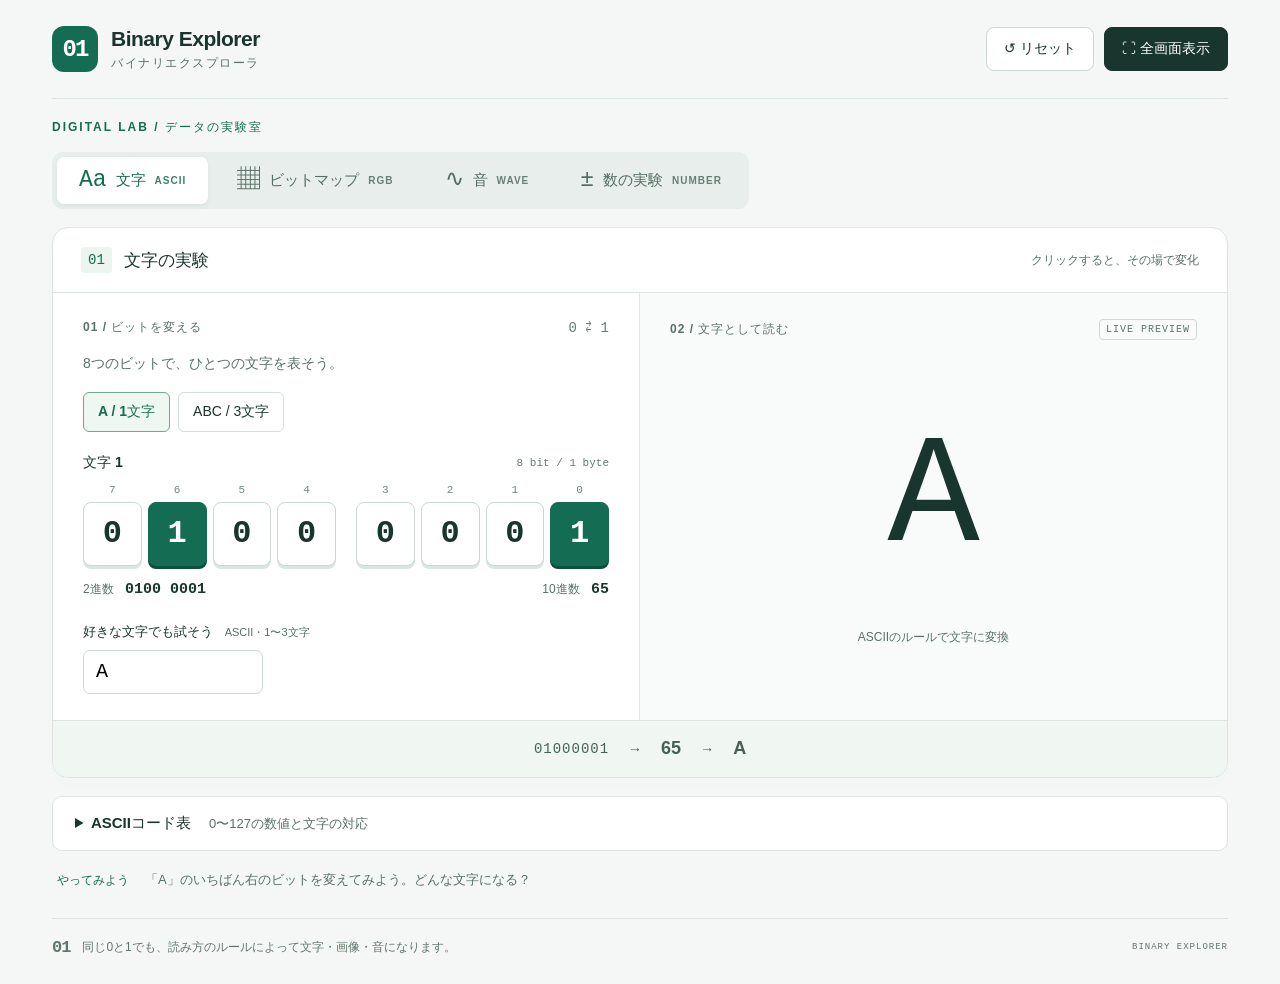
==== commit 4205e85e: "Publish Binary Explorer number learning labs" ====
--- a/binary-explorer/index.html
+++ b/binary-explorer/index.html
@@ -4,7 +4,7 @@
   <meta charset="UTF-8">
   <meta name="viewport" content="width=device-width, initial-scale=1">
   <meta name="theme-color" content="#146c52">
-  <meta name="description" content="0と1をクリックして、文字・色・音の変化を体験しよう。中学生のためのデジタル教材。">
+  <meta name="description" content="0と1をクリックして、文字・色・音の変化を体験しよう。バイナリ情報入門教材。">
   <title>バイナリエクスプローラ | Binary Explorer</title>
   <link rel="icon" href="[data-uri]" type="image/svg+xml">
   <style>
@@ -83,6 +83,75 @@
   .ascii-reference summary span { display: block; margin: 6px 0 0; }
 }
 
+/* Number lab */
+.number-lab { background: white; border: 1px solid var(--line); border-radius: 14px; overflow: hidden; }
+.number-tabs { display: flex; gap: 6px; padding: 14px 20px; background: #eaf1ed; flex-wrap: wrap; }
+.number-tabs button { padding: 12px 18px; border: 1px solid transparent; background: transparent; border-radius: 7px; font-size: 15px; font-weight: 600; }
+.number-tabs button[aria-pressed=true] { color: white; background: var(--green); }
+.number-heading { padding: 22px 28px 16px; border-bottom: 1px solid var(--line); }
+.number-heading h2 { font-size: 22px; }
+.number-heading p { color: var(--muted); margin: 9px 0 0; font-size: 14px; }
+.numeric-grid { display: grid; grid-template-columns: minmax(0,1fr) minmax(0,1fr); }
+.number-input, .number-result { padding: 25px 28px; min-width: 0; }
+.number-result { background: #f6faf7; border-left: 1px solid var(--line); }
+.number-control { display: flex; flex-direction: column; gap: 7px; margin-bottom: 16px; font-size: 14px; font-weight: 600; min-width: 0; }
+.number-control input, .number-control select { font: 16px var(--mono); padding: 10px 12px; border: 1px solid #bfcec5; border-radius: 6px; background: white; color: var(--ink); width: 100%; min-width: 0; min-height: 44px; }
+.number-control select { font-family: inherit; }
+.number-control input[type=range] { accent-color: var(--green); padding: 0; }
+.number-presets { margin: 12px 0 18px; }
+.number-value { padding: 12px 0; border-bottom: 1px solid var(--line); }
+.number-value > span { display: block; font-size: 13px; color: var(--muted); margin-bottom: 7px; }
+.number-value > strong { display: block; font: 600 19px/1.65 var(--mono); overflow-wrap: anywhere; white-space: pre-wrap; }
+.number-result > .number-value:first-child strong { font-size: 28px; color: var(--green); }
+.number-section { border-top: 1px solid var(--line); padding: 24px 28px; }
+.number-section h3 { font-size: 18px; margin: 0 0 12px; }
+.number-section p { font-size: 14px; color: var(--muted); }
+.inline-controls { display: flex; flex-wrap: wrap; gap: 16px; margin-top: 18px; }
+.inline-controls > label { flex: 1; min-width: 180px; }
+.wide-bits { display: grid; grid-template-columns: repeat(8,minmax(0,1fr)); gap: 8px; margin: 20px 0; position: relative; }
+.wide-bit { position: relative; padding: 7px 0 9px; border: 1px solid #c4d1c8; border-radius: 6px; background: white; min-width: 0; min-height: 55px; font-family: var(--mono); }
+.wide-bit small { display: block; font-size: 10px; opacity: .85; }
+.wide-bit b { display: block; font-size: 23px; }
+.wide-bit[data-value="1"] { background: var(--green); color: white; }
+.wide-bit[data-field=sign] { border-top: 5px solid #b65330; }
+.wide-bit[data-field=exponent] { border-top: 5px solid #426cc2; }
+.wide-bit[data-field=fraction] { border-top: 5px solid #2a9871; }
+.wide-bit.changed { outline: 3px solid #c08316; }
+.wide-bit.binary-point:after { content: '.'; color: #a54f00; position: absolute; bottom: -9px; right: -10px; font: bold 36px var(--mono); z-index: 1; }
+.point-at-start:before { content: '.'; color: #a54f00; position: absolute; top: 18px; left: -14px; font: bold 36px var(--mono); }
+.float-legend { display: flex; gap: 12px; flex-wrap: wrap; font-size: 13px; }
+.float-legend span { padding: 5px 9px; border-bottom: 4px solid; }
+.sign-key { border-color: #b65330!important; }.exponent-key { border-color: #426cc2!important; }.fraction-key { border-color: #2a9871!important; }
+.number-details { margin-top: 16px; padding: 12px; border: 1px solid var(--line); border-radius: 6px; font-size: 14px; }
+.number-details summary { cursor: pointer; font-weight: 600; }
+.number-details p { overflow-wrap: anywhere; }
+.exact-decimal { max-height: 220px; overflow: auto; white-space: pre-wrap; font-family: var(--mono); }
+.number-line { width: 100%; height: auto; margin-top: 15px; }
+.spacing-plots { display: grid; grid-template-columns: repeat(2,minmax(0,1fr)); gap: 24px; }
+.spacing-plots > div { background: #f4f8f5; border-radius: 9px; padding: 18px; min-width: 0; }
+.binary-expansion { font: 600 22px var(--mono); overflow-wrap: anywhere; }
+.number-table { width: 100%; border-collapse: collapse; font-size: 14px; }
+.number-table th, .number-table td { text-align: left; padding: 10px 7px; border-bottom: 1px solid var(--line); overflow-wrap: anywhere; }
+.number-table td { font-family: var(--mono); }
+.calculation-note { background: #eff5f0; border-left: 4px solid var(--green); padding: 15px; }
+.alignment-bits { font-size: 13px; line-height: 1.8; overflow: auto; }
+.cancellation-digits { font-family: var(--mono); overflow-wrap: anywhere; }
+.cancellation-digits span { display: block; margin-bottom: 5px; font-size: 19px; }
+.cancellation-digits mark { background: #f4e3ac; }
+@media(min-width:1600px){ .wide-bits { grid-template-columns: repeat(16,minmax(0,1fr)); gap: 5px; }.wide-bit b { font-size: 21px; } }
+@media(max-width:760px){ .mode-tabs { flex-wrap: wrap; }.mode-tabs button { flex-basis: 40%; }.numeric-grid,.spacing-plots { grid-template-columns: 1fr; }.number-result { border-left: 0; border-top: 1px solid var(--line); }.number-input,.number-result,.number-section { padding: 20px; }.number-tabs { padding: 10px; gap: 4px; }.number-tabs button { flex: 1 1 40%; padding: 10px; }.number-value > strong { font-size: 17px; }.number-table { font-size: 12px; }.number-table th,.number-table td { padding: 7px 3px; }.number-heading { padding: 20px; } }
+.number-input { display: grid; grid-template-columns: repeat(2,minmax(0,1fr)); gap: 0 16px; align-content: start; }
+.number-input > :not(.number-control) { grid-column: 1 / -1; }
+.number-input > .number-control { align-self: start; }
+.calculation-output { display: grid; grid-template-columns: repeat(2,minmax(0,1fr)); column-gap: 24px; }
+.calculation-output > :not(.number-value) { grid-column: 1 / -1; }
+.discarded-bits { background: #f5dda4; color: #69430c; }
+@media(max-width:1000px){ .number-input { grid-template-columns: minmax(0,1fr); } }
+@media(max-width:760px){ .calculation-output { grid-template-columns: minmax(0,1fr); } }
+.precision-expansion { grid-column: 1 / -1; min-width: 0; }
+.kept-bits { background: #dceee1; color: #174b32; padding: 3px 0; }
+.precision-expansion p { overflow-wrap: anywhere; }
+
 </style>
 </head>
 <body>
@@ -93,7 +162,7 @@
     </header>
     <main>
       <div class="lab-label">DIGITAL LAB / データの実験室</div>
-      <div class="mode-bar"><nav class="mode-tabs" aria-label="実験モード"><button data-mode="ascii" aria-pressed="true"><span class="mode-icon">Aa</span>文字<span class="tab-sub">ASCII</span></button><button data-mode="bitmap" aria-pressed="false"><span class="mode-icon">▦</span>ビットマップ<span class="tab-sub">RGB</span></button><button data-mode="audio" aria-pressed="false"><span class="mode-icon">∿</span>音<span class="tab-sub">WAVE</span></button></nav></div>
+      <div class="mode-bar"><nav class="mode-tabs" aria-label="実験モード"><button data-mode="ascii" aria-pressed="true"><span class="mode-icon">Aa</span>文字<span class="tab-sub">ASCII</span></button><button data-mode="bitmap" aria-pressed="false"><span class="mode-icon">▦</span>ビットマップ<span class="tab-sub">RGB</span></button><button data-mode="audio" aria-pressed="false"><span class="mode-icon">∿</span>音<span class="tab-sub">WAVE</span></button><button data-mode="numbers" aria-pressed="false"><span class="mode-icon">±</span>数の実験<span class="tab-sub">NUMBER</span></button></nav></div>
       <div id="workspace"></div>
       <aside class="discovery"><span class="discovery-label">やってみよう</span><p id="challenge"></p></aside>
     </main>
@@ -279,16 +348,19 @@
     ui.resultcontent.querySelectorAll('.character').forEach((element, index) => {
       const char = byteToAscii(state.bytes[index]);
       element.textContent = char === null ? '·' : char === ' ' ? '␣' : char;
-      element.setAttribute('aria-label', char === null ? '表示できない文字' : char === ' ' ? '空白' : char);
+      element.setAttribute('aria-label', char === null ? (state.bytes[index] > 127 ? 'ASCII範囲外' : 'ASCIIの制御文字') : char === ' ' ? '空白' : char);
       element.classList.toggle('unprintable', char === null);
       if (index === changedIndex) flash(element);
     });
-    const hasUnprintable = state.bytes.some(v => byteToAscii(v) === null);
-    ui.resultcontent.querySelector('.result-caption').textContent = hasUnprintable ? '· は表示できない文字を表します' : state.bytes.includes(32) ? '␣ は空白（スペース）を表します' : 'ASCIIのルールで文字に変換';
+    const notes = [];
+    if (state.bytes.some(v => v > 127)) notes.push('128〜255はASCII範囲外です');
+    if (state.bytes.some(v => v < 32 || v === 127)) notes.push('0〜31と127はASCIIの制御文字です');
+    if (state.bytes.includes(32)) notes.push('␣ は空白（スペース）を表します');
+    ui.resultcontent.querySelector('.result-caption').textContent = notes.length ? notes.join('。') : 'ASCIIのルールで文字に変換';
     ui.interpretation.replaceChildren();
     const code = document.createElement('span'); code.className = 'flow-bits'; code.textContent = state.bytes.map(v => v.toString(2).padStart(8, '0')).join(' / ');
     const numbers = document.createElement('strong'); numbers.textContent = state.bytes.join(' / ');
-    const chars = document.createElement('strong'); chars.textContent = state.bytes.map(v => byteToAscii(v) === ' ' ? '空白' : byteToAscii(v) ?? '表示できない文字').join(' ');
+    const chars = document.createElement('strong'); chars.textContent = state.bytes.map(v => byteToAscii(v) === ' ' ? '空白' : byteToAscii(v) ?? (v > 127 ? 'ASCII範囲外' : 'ASCIIの制御文字')).join(' ');
     ui.interpretation.append(code, ' → ', numbers, ' → ', chars);
   }
   function renderEditors() {
@@ -725,6 +797,694 @@
 
 return { AudioEngine };
 })();
+modules["src/core/numbers.js"] = (() => {
+function gcd(a, b) { while (b) [a, b] = [b, a % b]; return a; }
+function rational(n, d = 1n, negativeZero = false) {
+  if (!d) throw new RangeError('0では割れません。');
+  if (d < 0n) { n = -n; d = -d; }
+  const g = gcd(n < 0n ? -n : n, d);
+  return { n: n / g, d: d / g, negativeZero: n === 0n && negativeZero };
+}
+function parseDecimal(text) {
+  const match = String(text).trim().match(/^([+-]?)(\d*)(?:\.(\d*))?(?:e([+-]?\d+))?$/i);
+  if (!match || !(match[2] + (match[3] ?? '')).length) throw new Error('10進数を入力してください（例：0.1、-5、1e20）。');
+  const digits = match[2] + (match[3] ?? ''), exponent = Number(match[4] ?? 0) - (match[3]?.length ?? 0);
+  if (digits.length > 400 || Math.abs(exponent) > 800) throw new Error('入力は400桁以内、指数は±800以内にしてください。');
+  const sign = match[1] === '-' ? -1n : 1n;
+  return rational(sign * BigInt(digits || '0') * (exponent >= 0 ? 10n ** BigInt(exponent) : 1n), exponent < 0 ? 10n ** BigInt(-exponent) : 1n, sign < 0n);
+}
+function add(a, b) { return rational(a.n * b.d + b.n * a.d, a.d * b.d); }
+function subtract(a, b) { return rational(a.n * b.d - b.n * a.d, a.d * b.d); }
+function multiply(a, b) { return rational(a.n * b.n, a.d * b.d); }
+function divide(a, b) { return rational(a.n * b.d, a.d * b.n); }
+function powerTwo(exponent) { return exponent >= 0 ? rational(1n << BigInt(exponent)) : rational(1n, 1n << BigInt(-exponent)); }
+function decimal(value, limit = 40) {
+  let n = value.n < 0n ? -value.n : value.n;
+  const sign = value.n < 0n || value.negativeZero ? '-' : '';
+  let result = sign + (n / value.d).toString(); n %= value.d;
+  if (!n) return result;
+  result += '.';
+  for (let i = 0; i < limit && n; i++) { n *= 10n; result += n / value.d; n %= value.d; }
+  return result + (n ? '…' : '');
+}
+function roundInteger(value, mode = 'nearest') {
+  if (!['nearest', 'zero', 'up', 'down'].includes(mode)) throw new Error('未対応の丸め方です。');
+  const negative = value.n < 0n, n = negative ? -value.n : value.n;
+  let q = n / value.d; const rest = n % value.d;
+  if (rest && ((mode === 'up' && !negative) || (mode === 'down' && negative) ||
+    (mode === 'nearest' && (rest * 2n > value.d || (rest * 2n === value.d && q % 2n === 1n))))) q++;
+  return negative ? -q : q;
+}
+function detailedDecimal(value) {
+  const text = decimal(value, 324);
+  return value.n !== 0n && /^-?0\.0+…$/.test(text)
+    ? text + '（0ではありません。非ゼロの桁は小数第325位以降にあります）'
+    : text;
+}
+function displayDecimal(value, places) {
+  if (!Number.isInteger(places) || places < 0 || places > 20) throw new RangeError('表示桁数は0〜20にしてください。');
+  const rounded = roundInteger(multiply(value, rational(10n ** BigInt(places))), 'nearest');
+  const digits = (rounded < 0n ? -rounded : rounded).toString().padStart(places + 1, '0');
+  const sign = value.n < 0n || value.negativeZero ? '-' : '';
+  return sign + (places ? digits.slice(0, -places) + '.' + digits.slice(-places) : digits);
+}
+function unsignedBits(value, width) { return BigInt.asUintN(width, value); }
+function signedBits(value, width) { return BigInt.asIntN(width, value); }
+function bitString(value, width) { return unsignedBits(value, width).toString(2).padStart(width, '0'); }
+function fixedValue(bits, fractional, signed = true) {
+  return rational(signed ? signedBits(bits, 32) : unsignedBits(bits, 32), 1n << BigInt(fractional));
+}
+function encodeFixed(value, fractional, signed = true, mode = 'nearest') {
+  const integer = roundInteger(multiply(value, powerTwo(fractional)), mode);
+  const min = signed ? -(1n << 31n) : 0n, max = signed ? (1n << 31n) - 1n : (1n << 32n) - 1n;
+  return { bits: unsignedBits(integer, 32), integer, overflow: integer < min || integer > max };
+}
+function binaryExpansion(value, count = 24) {
+  const n = value.n < 0n ? -value.n : value.n;
+  let remainder = n % value.d;
+  const steps = [], seen = new Map(); let repeatAt = null;
+  for (let i = 0; i < count && remainder; i++) {
+    if (repeatAt === null && seen.has(remainder)) repeatAt = seen.get(remainder);
+    if (!seen.has(remainder)) seen.set(remainder, i);
+    const before = remainder, doubled = remainder * 2n, bit = doubled / value.d;
+    remainder = doubled % value.d;
+    steps.push({ before: rational(before, value.d), doubled: rational(doubled, value.d), bit: Number(bit), remainder: rational(remainder, value.d) });
+  }
+  return { integer: (n / value.d).toString(2), negative: value.n < 0n, steps, repeatAt, complete: remainder === 0n };
+}
+
+return { rational, parseDecimal, add, subtract, multiply, divide, powerTwo, decimal, roundInteger, detailedDecimal, displayDecimal, unsignedBits, signedBits, bitString, fixedValue, encodeFixed, binaryExpansion };
+})();
+modules["src/core/ieee.js"] = (() => {
+const { rational, add, subtract, multiply, divide, powerTwo, roundInteger, unsignedBits } = modules["src/core/numbers.js"];
+
+function floatFormat(width = 32) {
+  if (![32, 64].includes(width)) throw new Error('32bitまたは64bitを選んでください。');
+  const fraction = width === 32 ? 23 : 52, exponent = width === 32 ? 8 : 11;
+  return { width, fraction, exponent, bias: 2 ** (exponent - 1) - 1, maxExponent: 2 ** exponent - 1 };
+}
+function decodeFloat(bits, width = 32) {
+  const f = floatFormat(width); bits = unsignedBits(bits, width);
+  const sign = Number(bits >> BigInt(width - 1)), fraction = bits & ((1n << BigInt(f.fraction)) - 1n);
+  const exponent = Number((bits >> BigInt(f.fraction)) & BigInt(f.maxExponent));
+  const base = { bits, sign, fraction, exponent, format: f };
+  if (exponent === f.maxExponent) return { ...base, kind: fraction ? 'nan' : 'infinity', value: null };
+  const hidden = exponent ? 1n << BigInt(f.fraction) : 0n;
+  const scale = (exponent || 1) - f.bias - f.fraction;
+  const magnitude = multiply(rational(fraction + hidden), powerTwo(scale));
+  return { ...base, kind: exponent ? 'normal' : fraction ? 'subnormal' : 'zero', value: rational(sign ? -magnitude.n : magnitude.n, magnitude.d, Boolean(sign)) };
+}
+function floorLog2(value) {
+  const n = value.n < 0n ? -value.n : value.n;
+  let e = n.toString(2).length - value.d.toString(2).length;
+  if (e >= 0 ? n < (value.d << BigInt(e)) : (n << BigInt(-e)) < value.d) e--;
+  return e;
+}
+function encodeFloat(value, width = 32, mode = 'nearest') {
+  const f = floatFormat(width), negative = value.n < 0n || value.negativeZero;
+  const sign = negative ? 1n << BigInt(width - 1) : 0n;
+  if (!value.n) return decodeFloat(sign, width);
+  let e = floorLog2(value);
+  const emin = 1 - f.bias, emax = f.bias;
+  const overflow = () => {
+    const finite = mode === 'zero' || (mode === 'up' && negative) || (mode === 'down' && !negative);
+    const inf = BigInt(f.maxExponent) << BigInt(f.fraction);
+    return decodeFloat(sign | (finite ? inf - 1n : inf), width);
+  };
+  if (e > emax) return overflow();
+  const step = Math.max(e, emin) - f.fraction;
+  let q = roundInteger(divide(value, powerTwo(step)), mode); if (q < 0n) q = -q;
+  const hidden = 1n << BigInt(f.fraction);
+  if (q >= hidden * 2n) { q >>= 1n; e++; }
+  if (e > emax) return overflow();
+  if (q < hidden) return decodeFloat(sign | q, width);
+  const exponent = Math.max(e, emin) + f.bias;
+  return decodeFloat(sign | (BigInt(exponent) << BigInt(f.fraction)) | (q - hidden), width);
+}
+function adjacentFloat(bits, width, direction) {
+  const current = decodeFloat(bits, width), signMask = 1n << BigInt(width - 1);
+  if (current.kind === 'nan') return current;
+  if (current.kind === 'zero') return decodeFloat(direction > 0 ? 1n : signMask | 1n, width);
+  if (current.kind === 'infinity' && ((current.sign === 0 && direction > 0) || (current.sign === 1 && direction < 0))) return current;
+  return decodeFloat(current.bits + BigInt(current.sign ? -direction : direction), width);
+}
+function floatOperation(a, b, operator, width, mode = 'nearest') {
+  const f = floatFormat(width), infinity = BigInt(f.maxExponent) << BigInt(f.fraction);
+  const special = (kind, negative = false) => decodeFloat((negative ? 1n << BigInt(width - 1) : 0n) | infinity | (kind === 'nan' ? 1n : 0n), width);
+  if (a.kind === 'nan' || b.kind === 'nan') return special('nan');
+  if (operator === '/' && (b.kind === 'zero' || b.kind === 'infinity')) {
+    if ((a.kind === 'zero' && b.kind === 'zero') || (a.kind === 'infinity' && b.kind === 'infinity')) return special('nan');
+    if (b.kind === 'zero') return special('infinity', a.sign !== b.sign);
+    return decodeFloat(a.sign !== b.sign ? 1n << BigInt(width - 1) : 0n, width);
+  }
+  if (a.kind === 'infinity' || b.kind === 'infinity') {
+    if (operator === '*' && (a.kind === 'zero' || b.kind === 'zero')) return special('nan');
+    const bsign = operator === '-' ? 1 - b.sign : b.sign;
+    if ((operator === '+' || operator === '-') && a.kind === 'infinity' && b.kind === 'infinity' && a.sign !== bsign) return special('nan');
+    const negative = operator === '*' || operator === '/' ? a.sign !== b.sign : (a.kind === 'infinity' ? a.sign : bsign) === 1;
+    return special('infinity', negative);
+  }
+  const operations = { '+': add, '-': subtract, '*': multiply, '/': divide };
+  const result = operations[operator](a.value, b.value);
+  if (!result.n) {
+    const negative = operator === '*' || operator === '/' ? a.sign !== b.sign :
+      a.kind === 'zero' && b.kind === 'zero' && a.sign === (operator === '-' ? 1 - b.sign : b.sign) ? Boolean(a.sign) : mode === 'down';
+    result.negativeZero = negative;
+  }
+  return encodeFloat(result, width, mode);
+}
+
+return { floatFormat, decodeFloat, encodeFloat, adjacentFloat, floatOperation };
+})();
+modules["src/ui/number-components.js"] = (() => {
+const { bitString, decimal, subtract, rational, divide } = modules["src/core/numbers.js"];
+
+function control(parent, label, type, value, options, change) {
+  const wrap = document.createElement('label'); wrap.className = 'number-control';
+  const caption = document.createElement('span'); caption.textContent = label;
+  const input = document.createElement(type === 'select' ? 'select' : 'input');
+  input.setAttribute('aria-label', label);
+  if (type === 'select') {
+    for (const [key, text] of options) { const option = document.createElement('option'); option.value = key; option.textContent = text; input.append(option); }
+  } else { input.type = type; Object.assign(input, options ?? {}); }
+  input.value = value; input.addEventListener(type === 'select' ? 'change' : 'input', () => change(input.value));
+  wrap.append(caption, input); parent.append(wrap); return input;
+}
+function roundingControl(parent, state, update) {
+  return control(parent, '丸め方', 'select', state.rounding, [['nearest', '最近接・同距離なら末尾が偶数'], ['zero', '0に近い方向'], ['up', '＋∞の方向'], ['down', '−∞の方向']], value => { state.rounding = value; update(); });
+}
+function buttons(parent, entries, change) {
+  const group = document.createElement('div'); group.className = 'choices number-presets';
+  for (const [value, label] of entries) {
+    const button = document.createElement('button'); button.className = 'choice'; button.textContent = label;
+    button.addEventListener('click', () => change(value)); group.append(button);
+  } parent.append(group); return group;
+}
+function numberLayout(parent, title, description) {
+  parent.innerHTML = '<div class="number-heading"><h2></h2><p></p></div><div class="numeric-grid"><section class="number-input"></section><section class="number-result" aria-label="計算結果"></section></div><div class="number-extra"></div>';
+  parent.querySelector('h2').textContent = title; parent.querySelector('.number-heading p').textContent = description;
+  const input = parent.querySelector('.number-input'), result = parent.querySelector('.number-result'), extra = parent.querySelector('.number-extra');
+  const error = document.createElement('p'); error.className = 'field-error'; error.setAttribute('role', 'status'); input.append(error);
+  return { input, result, extra, run(fn) { try { fn(); error.textContent = ''; } catch (e) { error.textContent = e.message; } } };
+}
+function values(parent, entries) {
+  parent.replaceChildren();
+  for (const [name, value] of entries) {
+    const row = document.createElement('div'); row.className = 'number-value';
+    const label = document.createElement('span'); label.textContent = name;
+    const output = document.createElement('strong'); output.textContent = value;
+    row.append(label, output); parent.append(row);
+  }
+}
+function exactDetails(parent, value, title = '保存値の10進表現をすべて見る') {
+  const details = document.createElement('details'); details.className = 'number-details';
+  const summary = document.createElement('summary'); summary.textContent = title;
+  const body = document.createElement('p'); body.className = 'exact-decimal'; body.textContent = decimal(value, 1200);
+  details.append(summary, body); parent.append(details);
+}
+function wideBits(parent, width, onChange) {
+  const element = document.createElement('div'); element.className = 'wide-bits'; element.setAttribute('role', 'group'); element.setAttribute('aria-label', `${width}ビットの編集`);
+  let value = 0n;
+  const cells = Array.from({ length: width }, (_, i) => {
+    const button = document.createElement('button'); button.className = 'wide-bit';
+    const caption = document.createElement('small'); caption.textContent = width - 1 - i;
+    const digit = document.createElement('b'); button.append(caption, digit);
+    button.addEventListener('click', () => {
+      value ^= 1n << BigInt(width - 1 - i); onChange(value);
+      button.classList.add('changed'); setTimeout(() => button.classList.remove('changed'), 1300);
+    }); element.append(button); return button;
+  }); parent.append(element);
+  return { update(next, { fractional = null, fields = null, signed = false } = {}) {
+    value = next;
+    const bits = bitString(next, width);
+    cells.forEach((button, i) => {
+      button.querySelector('b').textContent = bits[i]; button.dataset.value = bits[i];
+      button.dataset.field = fields ? i === 0 ? 'sign' : i <= fields.exponent ? 'exponent' : 'fraction' : signed && i === 0 ? 'sign' : '';
+      button.classList.toggle('binary-point', fractional !== null && i === width - fractional - 1);
+      const weight = width - 1 - i - (fractional ?? 0);
+      button.setAttribute('aria-label', `ビット${width - 1 - i}、値${bits[i]}${fields ? '、' + ({ sign: '符号', exponent: '指数部', fraction: '仮数部' }[button.dataset.field]) : `、重み${signed && i === 0 ? '−' : ''}2の${weight}乗`}。押すと反転`);
+      button.setAttribute('aria-pressed', String(bits[i] === '1'));
+    });
+    element.classList.toggle('point-at-start', fractional === width);
+  }, element };
+}
+function numberLine(parent, points, target, label) {
+  const ns = 'http://www.w3.org/2000/svg';
+  const svg = document.createElementNS(ns, 'svg'); svg.setAttribute('viewBox', '0 0 600 105'); svg.setAttribute('role', 'img'); svg.setAttribute('aria-label', label); svg.classList.add('number-line');
+  const min = points[0].value, max = points.at(-1).value, range = subtract(max, min);
+  function position(value) {
+    if (!range.n) return 300;
+    const fraction = divide(subtract(value, min), range);
+    return 45 + 510 * Number(fraction.n * 1000000n / fraction.d) / 1000000;
+  }
+  const node = (type, attrs, text) => { const element = document.createElementNS(ns, type); for (const [key, value] of Object.entries(attrs)) element.setAttribute(key, value); if (text !== undefined) element.textContent = text; svg.append(element); return element; };
+  node('line', { x1: 30, x2: 570, y1: 45, y2: 45, stroke: '#9aafa6', 'stroke-width': 2 });
+  points.forEach((point, index) => {
+    const x = position(point.value);
+    node('line', { x1: x, x2: x, y1: 33, y2: 57, stroke: '#146c52', 'stroke-width': 3 });
+    node('text', { x, y: index % 2 ? 95 : 77, 'text-anchor': 'middle', 'font-size': 13, fill: '#18352e' }, point.label);
+  });
+  if (target) {
+    const x = Math.max(30, Math.min(570, position(target)));
+    node('path', { d: `M${x - 6},18 L${x + 6},18 L${x},30 Z`, fill: '#b56e00' });
+    node('text', { x, y: 13, 'text-anchor': 'middle', 'font-size': 12, fill: '#815000' }, '入力値');
+  }
+  parent.append(svg);
+}
+
+return { control, roundingControl, buttons, numberLayout, values, exactDetails, wideBits, numberLine };
+})();
+modules["src/ui/integer-lab.js"] = (() => {
+const { rational, parseDecimal, decimal, detailedDecimal, bitString, signedBits, unsignedBits, fixedValue, encodeFixed, powerTwo, subtract, add } = modules["src/core/numbers.js"];
+
+const { control, roundingControl, buttons, numberLayout, values, wideBits, numberLine } = modules["src/ui/number-components.js"];
+
+function renderComplement(parent, state) {
+  const ui = numberLayout(parent, '2の補数', '同じビット列を「符号なし」と「負の数も表すルール」で読み比べよう。');
+  control(ui.input, 'ビット数', 'select', state.width, [[8, '8bit'], [16, '16bit'], [32, '32bit']], value => {
+    state.bits = unsignedBits(signedBits(state.bits, state.width), Number(value)); state.width = Number(value); renderComplement(parent, state);
+  });
+  const field = control(ui.input, '整数を入力', 'text', signedBits(state.bits, state.width), null, value => ui.run(() => {
+    if (!/^[+-]?\d+$/.test(value.trim()) || value.length > 15) throw new Error('範囲内の整数を入力してください。');
+    const n = BigInt(value), bound = 1n << BigInt(state.width);
+    if (n < -bound / 2n || n >= bound / 2n) throw new Error(`符号付き整数の範囲（${-bound / 2n}〜${bound / 2n - 1n}）を超えています。`);
+    state.bits = unsignedBits(n, state.width); update();
+  }));
+  buttons(ui.input, [[0, '0'], [5, '+5'], [-5, '−5'], [-1, 'すべて1'], ['max', '正の最大値']], value => {
+    state.bits = unsignedBits(value === 'max' ? (1n << BigInt(state.width - 1)) - 1n : BigInt(value), state.width);
+    field.value = signedBits(state.bits, state.width); update();
+  });
+  const editor = wideBits(ui.input, state.width, bits => { state.bits = bits; field.value = signedBits(bits, state.width); update(); });
+  const steps = document.createElement('section'); steps.className = 'number-section';
+  steps.innerHTML = '<h3>入力した値の符号を反転する</h3><p>上の値を使い、反転して1を足す過程を順に見よう。元の値はそのまま残します。</p>';
+  let stage = 0;
+  buttons(steps, [['start', '① 元の値を見る'], ['invert', '② 全ビット反転'], ['negative', '③ さらに1を足す']], action => {
+    stage = action === 'start' ? 0 : action === 'invert' ? 1 : 2; showSteps();
+  });
+  const stepResult = document.createElement('div'); steps.append(stepResult); ui.extra.append(steps);
+  function showSteps() {
+    const original = signedBits(state.bits, state.width), inverted = unsignedBits(~state.bits, state.width), result = unsignedBits(inverted + 1n, state.width);
+    const rows = [['元のビット列と値', bitString(state.bits, state.width) + ' → ' + original]];
+    if (stage >= 1) rows.push(['全ビットを反転', bitString(inverted, state.width) + ' → ' + signedBits(inverted, state.width)]);
+    if (stage >= 2) {
+      rows.push(['1を足した結果', bitString(result, state.width) + ' → ' + signedBits(result, state.width)]);
+      rows.push(['符号反転について', original === -(1n << BigInt(state.width - 1)) ? '範囲外：' + (-original) + 'はこのビット数では表せません。結果は元の負数と同じになります。' : original + ' の符号を反転すると ' + (-original) + ' です。']);
+    }
+    values(stepResult, rows);
+  }
+  const arithmetic = document.createElement('section'); arithmetic.className = 'number-section';
+  arithmetic.innerHTML = '<h3>足し算と、範囲の境界</h3>'; ui.extra.append(arithmetic);
+  const inputs = document.createElement('div'); inputs.className = 'inline-controls'; arithmetic.append(inputs);
+  control(inputs, '足す整数 A', 'text', state.a, null, value => { state.a = value; calculate(); });
+  control(inputs, '足す整数 B', 'text', state.b, null, value => { state.b = value; calculate(); });
+  buttons(arithmetic, [['cancel', '5 + (−5)'], ['overflow', '正の最大値 + 1']], value => {
+    state.a = value === 'cancel' ? '5' : ((1n << BigInt(state.width - 1)) - 1n).toString(); state.b = value === 'cancel' ? '-5' : '1';
+    inputs.querySelectorAll('input').forEach((input, i) => input.value = i ? state.b : state.a); calculate();
+  });
+  const sums = document.createElement('div'); sums.className = 'calculation-output'; arithmetic.append(sums);
+  function calculate() {
+    try {
+      if (![state.a, state.b].every(value => /^[+-]?\d+$/.test(value) && value.length < 15)) throw new Error('AとBに整数を入力してください。');
+      const a = BigInt(state.a), b = BigInt(state.b), half = 1n << BigInt(state.width - 1);
+      if ([a, b].some(value => value < -half || value >= half)) throw new Error('AとBを符号付き整数の範囲内にしてください。');
+      const full = unsignedBits(a, state.width) + unsignedBits(b, state.width), sum = a + b, overflow = sum < -half || sum >= half;
+      values(sums, [['A のビット', bitString(a, state.width)], ['B のビット', '+ ' + bitString(b, state.width)], ['繰り上がり｜保存するビット', `${full >> BigInt(state.width)} | ${bitString(sum, state.width)}`], ['数学上の答え', sum], ['2の補数で読んだ結果', signedBits(sum, state.width)], ['符号付きオーバーフロー', overflow ? 'あり：表せる範囲を超えました' : 'なし']]);
+      const note = document.createElement('p'); note.textContent = '最上位の外への繰り上がりと、符号付きオーバーフローは別のものです。'; sums.append(note);
+    } catch (error) { sums.textContent = error.message; }
+  }
+  function update() {
+    const half = 1n << BigInt(state.width - 1), signed = signedBits(state.bits, state.width);
+    stage = 0; showSteps();
+    editor.update(state.bits, { signed: true });
+    values(ui.result, [['符号なし整数', state.bits], ['2の補数（符号付き整数）', signed], ['符号付きで表せる範囲', `${-half} 〜 ${half - 1n}`], ['左端のビットの重み', `−${half}（マイナス記号そのものではありません）`]]);
+    const details = document.createElement('details'); details.className = 'number-details';
+    const summary = document.createElement('summary'); summary.textContent = '各ビットの重み・符号付き絶対値との比較';
+    const body = document.createElement('p');
+    body.textContent = `左からの重み：${Array.from({ length: state.width }, (_, i) => (i ? 1n : -1n) * (1n << BigInt(state.width - 1 - i))).join('、')}。同じビットを「左端だけを符号とする」ルールで読むと ${state.bits >= half ? '−' : ''}${state.bits & (half - 1n)}。2の補数とは別の表し方です。`;
+    details.append(summary, body); ui.result.append(details);
+  }
+  update(); calculate();
+}
+
+function renderFixed(parent, state) {
+  const ui = numberLayout(parent, '固定小数点 / 32bit', 'ビット列を保ったまま小数点を動かそう。整数が初期状態です。');
+  control(ui.input, '整数の読み方', 'select', state.signed ? 'signed' : 'unsigned', [['signed', '符号付き（2の補数）'], ['unsigned', '符号なし']], value => {
+    state.signed = value === 'signed'; state.fractional = Math.min(state.fractional, state.signed ? 31 : 32); state.requested = null; renderFixed(parent, state);
+  });
+  const slider = control(ui.input, '小数部のビット数', 'range', state.fractional, { min: 0, max: state.signed ? 31 : 32, step: 1 }, value => {
+    state.fractional = Number(value); state.requested = null; field.value = decimal(fixedValue(state.bits, state.fractional, state.signed)); update();
+  });
+  const location = document.createElement('p'); location.className = 'number-hint'; ui.input.append(location);
+  const field = control(ui.input, '保存したい10進数', 'text', state.requested ?? decimal(fixedValue(state.bits, state.fractional, state.signed)), null, value => convert(value));
+  roundingControl(ui.input, state, () => state.requested !== null ? convert(state.requested) : update());
+  buttons(ui.input, [['5', '5'], ['0.5', '0.5'], ['0.1', '0.1'], ['-1', '−1']], value => { field.value = value; convert(value); });
+  const editor = wideBits(ui.input, 32, bits => { state.bits = bits; state.requested = null; field.value = decimal(fixedValue(bits, state.fractional, state.signed)); update(); });
+  function convert(text) {
+    ui.run(() => {
+      const requested = parseDecimal(text), encoded = encodeFixed(requested, state.fractional, state.signed, state.rounding);
+      if (encoded.overflow) throw new Error('この形式の範囲を超えています。ビットは変更していません。');
+      state.requested = text; state.bits = encoded.bits; update();
+    });
+  }
+  function update() {
+    const value = fixedValue(state.bits, state.fractional, state.signed), step = powerTwo(-state.fractional);
+    const minCode = state.signed ? -(1n << 31n) : 0n, maxCode = state.signed ? (1n << 31n) - 1n : (1n << 32n) - 1n;
+    const min = rational(minCode, 1n << BigInt(state.fractional)), max = rational(maxCode, 1n << BigInt(state.fractional));
+    location.textContent = `整数側 ${32 - state.fractional}bit${state.signed ? '（符号を含む）' : ''} / 小数部 ${state.fractional}bit`;
+    slider.setAttribute('aria-valuetext', location.textContent); editor.update(state.bits, { fractional: state.fractional, signed: state.signed });
+    const binary = bitString(state.bits, 32), split = 32 - state.fractional;
+    const rows = [['保存されている値', decimal(value)], ['2進表現（小数点を明示）', binary.slice(0, split) + '.' + binary.slice(split)], ['目盛りの間隔', decimal(step)], ['表せる最小値', decimal(min)], ['表せる最大値', decimal(max)]];
+    if (state.requested !== null) rows.push(['入力した値', state.requested], ['保存値 − 入力値', detailedDecimal(subtract(value, parseDecimal(state.requested)))]);
+    values(ui.result, rows);
+    const code = state.signed ? signedBits(state.bits, 32) : state.bits;
+    const points = [-1n, 0n, 1n].map(offset => code + offset).filter(n => n >= minCode && n <= maxCode).map(n => ({ value: rational(n, 1n << BigInt(state.fractional)), label: decimal(rational(n, 1n << BigInt(state.fractional)), 12) }));
+    if (points.length > 1) numberLine(ui.result, points, state.requested !== null ? parseDecimal(state.requested) : value, '固定小数点の隣接値。間隔は一定です。');
+  }
+  update();
+}
+
+return { renderComplement, renderFixed };
+})();
+modules["src/ui/spacing-lab.js"] = (() => {
+const { parseDecimal, rational, powerTwo, roundInteger, divide, multiply, add, subtract, decimal } = modules["src/core/numbers.js"];
+
+const { encodeFloat, adjacentFloat } = modules["src/core/ieee.js"];
+
+const { control, numberLine, values } = modules["src/ui/number-components.js"];
+
+function renderSpacing(parent, state) {
+  const section = document.createElement('section'); section.className = 'number-section spacing-lab';
+  section.innerHTML = '<h3>表せる数と、表せない数</h3><p>点の間にある値は、保存するときに丸めます。固定小数点は一定の間隔。浮動小数点も、同じ指数の範囲では等間隔です。①同じ指数の範囲 → ②大きな数の範囲 → ③指数の境界の順に比べましょう。</p><p>各図は独立に拡大しています。図の見た目の幅ではなく、表示された数値の差を比べてください。</p><div class="inline-controls"></div><p class="spacing-explanation"></p><div class="spacing-plots"></div><div class="spacing-boundary"></div>';
+  parent.append(section);
+  const controls = section.querySelector('.inline-controls'), plots = section.querySelector('.spacing-plots');
+  control(controls, '観察する数の付近', 'select', state.center, [['1.5', '① 1.5付近：同じ指数の範囲'], ['1536', '② 1,536付近：大きな数の範囲'], ['1', '③ 1付近：指数が変わる境界']], value => { state.center = value; update(); });
+  control(controls, '固定小数点の小数部', 'select', state.fractional, [[0, '0bit（間隔1）'], [4, '4bit（間隔1/16）'], [8, '8bit（間隔1/256）']], value => { state.fractional = Number(value); update(); });
+  control(controls, '比較する浮動小数点', 'select', state.width, [[32, '単精度'], [64, '倍精度']], value => { state.width = Number(value); update(); });
+  function update() {
+    const center = parseDecimal(state.center), step = powerTwo(-state.fractional), f = encodeFloat(center, state.width);
+    const previous = adjacentFloat(f.bits, state.width, -1), next = adjacentFloat(f.bits, state.width, 1);
+    const boundary = state.center === '1';
+    section.querySelector('.spacing-explanation').textContent = boundary
+      ? '1の直前では指数が−1、1と直後では指数が0です。指数の境界を越えると末尾ビットの重みが2倍になり、前後の間隔が変わります。'
+      : state.center === '1536'
+        ? '1,536 = 1.1₂ × 2¹⁰。1.5付近より指数が10大きく、同じ精度での間隔は1,024倍です。この範囲内では前後とも同じ間隔です。'
+        : '1.5 = 1.1₂ × 2⁰。直前・現在・直後で指数はすべて0なので、仮数部の末尾が1変わるときの差は一定です。';
+    plots.replaceChildren();
+    const fixed = document.createElement('div'), floating = document.createElement('div'); plots.append(fixed, floating);
+    // The spacing model is the signed 32-bit format used by the fixed-point tab.
+    const code = roundInteger(divide(center, step));
+    if (code >= (1n << 31n)) values(fixed, [['固定小数点 / 符号付き32bit', 'この小数点位置では範囲外です'], ['間隔', decimal(step)]]);
+    else {
+      values(fixed, [['固定小数点 / 符号付き32bit', '前後とも同じ間隔'], ['目盛り間隔', decimal(step)]]);
+      numberLine(fixed, [-1n, 0n, 1n].map(offset => { const value = multiply(rational(code + offset), step); return { value, label: decimal(value) }; }), center, '固定小数点：等間隔の3点。矢印は観察する値です。');
+    }
+    values(floating, [['浮動小数点 / ' + state.width + 'bit', decimal(f.value)], ['直前との差', decimal(subtract(f.value, previous.value), 60)], ['直後との差', decimal(subtract(next.value, f.value), 60)]]);
+    numberLine(floating, [previous, f, next].map((point, i) => ({ value: point.value, label: ['直前', '中心', '直後'][i] })), null, boundary ? '指数の境界：直後との差は直前との差の2倍' : '同じ指数の範囲：前後とも同じ間隔');
+    const exponents = document.createElement('p');
+    exponents.textContent = `実際の指数（バイアスを除く）：直前 ${previous.exponent - f.format.bias} → 現在 ${f.exponent - f.format.bias} → 直後 ${next.exponent - f.format.bias}`;
+    floating.append(exponents);
+    const detail = section.querySelector('.spacing-boundary');
+    detail.hidden = !boundary;
+    detail.innerHTML = boundary ? '<h4>桁上がりすると、目盛りの間隔も変わる</h4><p>2進数でも、1.111…の末尾に1を足すと10.000…へ桁上がりします。浮動小数点では小数点を左へ1桁移し、指数を1増やして保存します。有効桁数は同じなので、末尾ビットが表す大きさも2倍になります。</p><p>見やすくするため、有効桁数を4ビットにした例です（上の単精度・倍精度とは別の学習用モデル）。</p><table class="number-table"><thead><tr><th>位置</th><th>2進表現</th><th>10進数</th><th>末尾ビットの重み</th></tr></thead><tbody><tr><td>直前</td><td>1.111₂ × <strong>2⁻¹</strong></td><td>0.9375</td><td><strong>2⁻⁴ = 0.0625</strong></td></tr><tr><td>現在</td><td>1.000₂ × <strong>2⁰</strong></td><td>1</td><td><strong>2⁻³ = 0.125</strong></td></tr><tr><td>直後</td><td>1.001₂ × <strong>2⁰</strong></td><td>1.125</td><td><strong>2⁻³ = 0.125</strong></td></tr></tbody></table><p>直前 → 1 の差は0.0625、1 → 直後の差は0.125。保存する桁数が増えるのではなく、指数と刻み幅が変わります。</p>' : '';
+  }
+  update();
+}
+
+return { renderSpacing };
+})();
+modules["src/ui/arithmetic-lab.js"] = (() => {
+const { parseDecimal, decimal, detailedDecimal, bitString, subtract, add, rational, divide, multiply } = modules["src/core/numbers.js"];
+
+const { encodeFloat, floatFormat, floatOperation } = modules["src/core/ieee.js"];
+
+const { control, roundingControl, buttons, values } = modules["src/ui/number-components.js"];
+
+function display(f) { return f.value ? detailedDecimal(f.value) : f.kind === 'nan' ? 'NaN（数として定まらない）' : f.sign ? '−∞' : '＋∞'; }
+
+function renderArithmetic(parent, state) {
+  const section = document.createElement('section'); section.className = 'number-section arithmetic-lab';
+  section.innerHTML = '<h3>浮動小数点の演算と誤差を体験する</h3><p>入力した数だけでなく、計算結果も、選んだ浮動小数点形式で保存できる値に丸められます。単精度と倍精度で、結果がどう変わるか比べましょう。</p><p>入力時と、演算を1回行うごとに、選択中の形式・丸め方で保存します。正確な10進入力からの結果と比べます。</p><div class="inline-controls"></div><div class="calculation-output"></div>';
+  parent.append(section); const controls = section.querySelector('.inline-controls'), result = section.querySelector('.calculation-output');
+  const presets = buttons(section, [['rounding', '丸め誤差：0.1 + 0.2'], ['loss', '情報落ち：大きな数 + 1'], ['cancel', '桁落ち：近い2数の差']], name => {
+    const presets = { rounding: ['0.1', '0.2', '+'], loss: ['16777216', '1', 'sumdiff'], cancel: ['1.23456789', '1.23456780', '-'] };
+    [state.a, state.b, state.operation] = presets[name]; aInput.value = state.a; bInput.value = state.b; operation.value = state.operation; update();
+  });
+  section.insertBefore(presets, controls);
+  control(controls, '演算の精度', 'select', state.width, [[32, '単精度 binary32'], [64, '倍精度 binary64']], value => { state.width = Number(value); update(); });
+  roundingControl(controls, state, update);
+  const aInput = control(controls, '演算する A', 'text', state.a, null, value => { state.a = value; update(); });
+  const bInput = control(controls, '演算する B', 'text', state.b, null, value => { state.b = value; update(); });
+  const operation = control(controls, '計算式', 'select', state.operation, [['+', 'A + B'], ['-', 'A − B'], ['*', 'A × B'], ['/', 'A ÷ B'], ['sumdiff', '(A + B) − A'], ['diffsum', '(A − A) + B']], value => { state.operation = value; update(); });
+  function update() {
+    try {
+      const a = parseDecimal(state.a), b = parseDecimal(state.b), fa = encodeFloat(a, state.width, state.rounding), fb = encodeFloat(b, state.width, state.rounding);
+      const op = state.operation, firstOp = op === 'sumdiff' ? '+' : op === 'diffsum' ? '-' : op;
+      const first = floatOperation(fa, op === 'diffsum' ? fa : fb, firstOp, state.width, state.rounding);
+      const actual = op === 'sumdiff' ? floatOperation(first, fa, '-', state.width, state.rounding) : op === 'diffsum' ? floatOperation(first, fb, '+', state.width, state.rounding) : first;
+      const operations = { '+': add, '-': subtract, '*': multiply, '/': divide };
+      let exact = null;
+      try { exact = op === 'sumdiff' || op === 'diffsum' ? b : operations[op](a, b); } catch { /* Division by zero has no finite exact result. */ }
+      const rows = [['今回の形式', `${state.width}bit / ${state.rounding === 'nearest' ? '最近接偶数' : { zero: '0方向', up: '＋∞方向', down: '−∞方向' }[state.rounding]}`], ['保存された A', display(fa)], ['保存された B', display(fb)], ['1回目の演算後', display(first)], ['最終結果', display(actual)], ['正確な入力から計算した結果', exact ? detailedDecimal(exact) : '0による除算：有限の答えはありません']];
+      if (actual.value && exact) {
+        const error = subtract(actual.value, exact); rows.push(['結果の誤差', detailedDecimal(error)]);
+        if (exact.n) { const ratio = divide(error, exact); rows.push(['相対誤差の大きさ', decimal(multiply(rational(ratio.n < 0n ? -ratio.n : ratio.n, ratio.d), rational(100n)), 10) + ' %']); }
+        else rows.push(['相対誤差', '正確な結果が0なので定義しません']);
+      }
+      values(result, rows);
+      const explanation = document.createElement('p'); explanation.className = 'calculation-note';
+      if (op === '-' && a.n && b.n) explanation.textContent = '桁落ち：共通する上位桁が引き算で消えると、入力に含まれた近似誤差が、差に対して大きく効くことがあります。近い数の引き算が必ず不正確になるわけではありません。';
+      else if (op === 'sumdiff' || op === 'diffsum') explanation.textContent = '情報落ち：大きな数に合わせて指数をそろえると、小さな数のビットが保存範囲の外に出ることがあります。計算式の順番や単精度／倍精度を変えて比べよう。';
+      else explanation.textContent = '丸め誤差：入力時の近似に加え、演算結果も保存できる値に丸めます。0.1や0.2は有限の2進小数では正確に表せません。';
+      result.append(explanation);
+      if (['+', '-', 'sumdiff', 'diffsum'].includes(op) && fa.kind === 'normal' && fb.kind === 'normal') {
+        const shift = Math.abs(fa.exponent - fb.exponent);
+        const detail = document.createElement('details'); detail.className = 'number-details';
+        const summary = document.createElement('summary'); summary.textContent = '指数をそろえるときの桁の移動を見る';
+        const p = document.createElement('p'); p.textContent = `指数の差は${shift}。小さい絶対値側の仮数を${shift}bit右へ移して桁をそろえます。有効精度は${floatFormat(state.width).fraction + 1}bitです。`;
+        const pre = document.createElement('pre'); pre.className = 'alignment-bits';
+        const big = fa.exponent >= fb.exponent ? fa : fb, small = big === fa ? fb : fa;
+        const digits = big.format.fraction;
+        pre.textContent = `大きい側 1.${bitString(big.fraction, digits)}\n小さい側 ${shift ? '0.' + '0'.repeat(Math.min(shift - 1, 64)) + (shift > 65 ? '…' : '') + '1' + bitString(small.fraction, digits) : '1.' + bitString(small.fraction, digits)}\n保存できる有効桁は${digits + 1}bit。外側の桁も丸めの判断に使います。`;
+        detail.append(summary, p, pre); result.append(detail);
+      }
+      if (op === '-') {
+        const digits = document.createElement('p'); digits.className = 'cancellation-digits';
+        const da = decimal(a, 30), db = decimal(b, 30); let common = 0;
+        while (common < Math.min(da.length, db.length) && da[common] === db[common]) common++;
+        for (const [name, text] of [['A', da], ['B', db]]) { const line = document.createElement('span'); line.append(name + ' = '); const mark = document.createElement('mark'); mark.textContent = text.slice(0, common); line.append(mark, text.slice(common)); digits.append(line); }
+        const note = document.createElement('small'); note.textContent = '色付きの共通する先頭部分に注目（10進表記での比較）。'; digits.append(note); result.append(digits);
+      }
+    } catch (error) { result.textContent = error.message; }
+  }
+  update();
+  return update;
+}
+
+return { renderArithmetic };
+})();
+modules["src/ui/display-lab.js"] = (() => {
+const { parseDecimal, decimal, detailedDecimal, displayDecimal } = modules["src/core/numbers.js"];
+
+const { encodeFloat, floatOperation } = modules["src/core/ieee.js"];
+
+const { control, values } = modules["src/ui/number-components.js"];
+
+function display(f) { return f.value ? detailedDecimal(f.value) : f.kind === 'nan' ? 'NaN（数として定まらない）' : f.sign ? '−∞' : '＋∞'; }
+
+function renderDisplay(parent, state) {
+  const presentation = document.createElement('section'); presentation.className = 'number-section display-lab';
+  presentation.innerHTML = '<h3>表示すると、誤差は消える？</h3><p>単精度／倍精度は内部に保存する値を変えます。表示桁数は見え方だけを変えます。この実験では、まず倍精度の0.1 + 0.2を使い、表示を変えても0.3との差が残ることを確かめましょう。入力と保存精度は、この実験専用です。</p><div class="inline-controls"></div><div class="display-output"></div><p>表示は10進数で最も近い値に丸め、同距離なら末尾を偶数にします。内部の値を詳しく表示した欄の「…」は省略です。表示した文字列は、次の計算には使いません。</p><details><summary>電卓やExcelでは、なぜ気にならない？</summary><p>普段使うアプリは計算方法や表示方法を工夫しています。プログラムでも、数値型で保存精度を選び、出力方法で表示桁数を選びます。表示を丸めても、内部の値が変わるとは限りません。</p><p>Excelは2進浮動小数点を使い、表示や一部の補正で小さな誤差が見えないことがあります。Windows電卓は基本演算に通常の浮動小数点とは異なる高精度の計算方式を使うため、表示だけの違いではありません。</p><p><a href="https://learn.microsoft.com/en-us/troubleshoot/microsoft-365-apps/excel/floating-point-arithmetic-inaccurate-result" target="_blank" rel="noopener noreferrer">Microsoft：Excelの精度</a> ／ <a href="https://github.com/microsoft/calculator/blob/main/docs/ApplicationArchitecture.md" target="_blank" rel="noopener noreferrer">Windows電卓の設計</a></p></details>';
+  parent.append(presentation);
+  const displayControls = presentation.querySelector('.inline-controls'), displayOutput = presentation.querySelector('.display-output');
+  control(displayControls, '表示実験の保存精度', 'select', state.width, [[32, '単精度 binary32'], [64, '倍精度 binary64']], value => { state.width = Number(value); update(); });
+  control(displayControls, '表示実験で足す A', 'text', state.a, null, value => { state.a = value; update(); });
+  control(displayControls, '表示実験で足す B', 'text', state.b, null, value => { state.b = value; update(); });
+  const rule = document.createElement('p'); rule.textContent = '計算は A + B。入力と演算結果は、選んだ精度で最近接偶数丸めにより保存します。'; displayControls.before(rule);
+  control(displayControls, '表示する小数桁数', 'range', state.displayPlaces, { min: 0, max: 20, step: 1 }, value => { state.displayPlaces = Number(value); update(); });
+  control(displayControls, '内部の結果から引いて比べる10進数', 'text', state.compareInput, null, value => { state.compareInput = value; update(); });
+  function update() {
+    try {
+      const a = encodeFloat(parseDecimal(state.a), state.width), b = encodeFloat(parseDecimal(state.b), state.width);
+      const actual = floatOperation(a, b, '+', state.width);
+      const displayRows = [['内部の値を詳しく表示', display(actual)], [`小数第${state.displayPlaces}位までの表示`, actual.value ? displayDecimal(actual.value, state.displayPlaces) : display(actual)]];
+      try {
+        const comparison = encodeFloat(parseDecimal(state.compareInput), state.width, 'nearest');
+        displayRows.push(['比較する数の内部値', display(comparison)], ['内部の結果 − 比較する数（表示桁数では変わりません）', display(floatOperation(actual, comparison, '-', state.width, 'nearest'))]);
+      } catch (error) { displayRows.push(['比較する数の入力', error.message]); }
+      values(displayOutput, displayRows);
+    } catch (error) { displayOutput.textContent = error.message; }
+  }
+  update();
+}
+
+return { renderDisplay };
+})();
+modules["src/ui/precision-lab.js"] = (() => {
+const { parseDecimal, decimal, detailedDecimal, binaryExpansion, powerTwo, divide, roundInteger, multiply, rational, subtract } = modules["src/core/numbers.js"];
+
+const { control, roundingControl, buttons, numberLayout, values, numberLine } = modules["src/ui/number-components.js"];
+
+const { renderSpacing } = modules["src/ui/spacing-lab.js"];
+
+const { renderArithmetic } = modules["src/ui/arithmetic-lab.js"];
+
+const { renderDisplay } = modules["src/ui/display-lab.js"];
+
+function renderPrecision(parent, state) {
+  const ui = numberLayout(parent, '精度・誤差', '保存できる桁数と誤差 → 表せる数の間隔 → 計算で生じる誤差の順に試そう。');
+  const introduction = document.createElement('section'); introduction.className = 'number-section';
+  introduction.innerHTML = '<h3>保存できる桁数と誤差</h3><p>コンピュータが保存できる2進数の桁数には限りがあります。ここでは、小数点の位置を固定し、小数部を何ビット保存するかを変えて、誤差を観察します。</p><p>小数点位置を固定した学習用モデルです。整数部分のビット数は制限しません。</p>';
+  parent.querySelector('.numeric-grid').before(introduction);
+  const field = control(ui.input, '変換する10進数', 'text', state.input, null, text => { state.input = text; update(); });
+  buttons(ui.input, [['0.5', '0.5'], ['0.125', '0.125'], ['0.1', '0.1'], ['-0.1', '−0.1']], text => { state.input = text; field.value = text; update(); });
+  const slider = control(ui.input, '保存する小数部のビット数', 'range', state.fractional, { min: 1, max: 24, step: 1 }, value => { state.fractional = Number(value); update(); });
+  const bitsLabel = document.createElement('p'); ui.input.append(bitsLabel);
+  roundingControl(ui.input, state, update);
+  const expansion = document.createElement('div'); expansion.className = 'precision-expansion'; ui.input.append(expansion);
+  function update() {
+    ui.run(() => {
+      const input = parseDecimal(state.input), step = powerTwo(-state.fractional);
+      const q = roundInteger(divide(input, step), state.rounding), saved = multiply(rational(q), step);
+      let denominator = input.d, needed = 0;
+      while (denominator % 2n === 0n) { denominator /= 2n; needed++; }
+      const finite = denominator === 1n;
+      const explanation = !finite ? 'この値は2進数では無限に続くため、有限の桁数で保存すると近似になります。' : needed > state.fractional ? `この桁数では近似になります。小数部を${needed}ビット以上にすると正確に保存できます。` : 'この値は正確に保存できます。';
+      bitsLabel.textContent = `小数部 ${state.fractional}bit（整数部分の桁数は制限しません）`;
+      slider.setAttribute('aria-valuetext', `小数部 ${state.fractional}ビット`);
+      const binary = binaryExpansion(input, Math.max(32, state.fractional + 12));
+      const digits = binary.steps.map(row => row.bit).join('').padEnd(state.fractional, '0');
+      expansion.replaceChildren();
+      const title = document.createElement('h3'); title.textContent = '正確な2進表現と保存する範囲';
+      const heading = document.createElement('p'); heading.className = 'binary-expansion';
+      heading.append(`${binary.negative ? '−' : ''}${binary.integer}.`);
+      const kept = document.createElement('span'); kept.className = 'kept-bits'; kept.textContent = digits.slice(0, state.fractional);
+      const discarded = document.createElement('mark'); discarded.className = 'discarded-bits'; discarded.textContent = digits.slice(state.fractional) + (binary.complete ? '' : '…');
+      heading.append(kept, discarded, ' ₂');
+      const note = document.createElement('p'); note.textContent = '緑：保存する小数部 ／ 黄：保存範囲の外。外側の桁も丸めの判断に使います。負数は絶対値の2進表現に−を付けています。';
+      expansion.append(title, heading, note);
+      if (binary.repeatAt !== null) {
+        const repeat = document.createElement('p'); repeat.textContent = 'この2進小数は循環します。';
+        // Locate the first repeated remainder to show one complete recurring block.
+        const first = binary.steps[binary.repeatAt].before;
+        const end = binary.steps.findIndex((row, i) => i > binary.repeatAt && row.before.n * first.d === first.n * row.before.d);
+        if (end > binary.repeatAt) repeat.textContent = `小数第${binary.repeatAt + 1}桁から「${binary.steps.slice(binary.repeatAt, end).map(row => row.bit).join('')}」が繰り返されます。`;
+        expansion.append(repeat);
+      }
+      const savedBinary = binaryExpansion(saved, state.fractional);
+      values(ui.result, [['入力した10進数', detailedDecimal(input)], ['丸めた保存結果（2進数）', `${savedBinary.negative ? '−' : ''}${savedBinary.integer}.${savedBinary.steps.map(row => row.bit).join('').padEnd(state.fractional, '0')} ₂`], ['保存値を10進数に戻すと', decimal(saved, 30)], ['保存値 − 入力値', detailedDecimal(subtract(saved, input))], ['この値の保存について', explanation]]);
+      const lower = roundInteger(divide(input, step), 'down');
+      numberLine(ui.result, [lower - 1n, lower, lower + 1n, lower + 2n].map(n => ({ value: multiply(rational(n), step), label: decimal(multiply(rational(n), step), 10) })), input, '点は保存できる数。茶色の矢印が入力値です。点の間にある値は丸めて保存します。');
+    });
+  }
+  update();
+  const connection = document.createElement('section'); connection.className = 'number-section';
+  connection.innerHTML = '<h3>浮動小数点とのつながり</h3><p>浮動小数点でも、仮数に保存できる桁数には限りがあります。固定小数点は「小数点から何桁まで」、浮動小数点は「先頭の有効な桁から何桁まで」を保存するかがポイントです。</p>';
+  ui.extra.append(connection);
+  renderSpacing(ui.extra, state.spacing);
+  renderArithmetic(ui.extra, state.arithmetic);
+  renderDisplay(ui.extra, state.display);
+}
+
+return { renderPrecision };
+})();
+modules["src/ui/float-lab.js"] = (() => {
+const { parseDecimal, decimal, detailedDecimal, bitString, subtract } = modules["src/core/numbers.js"];
+
+const { encodeFloat, decodeFloat, floatFormat, adjacentFloat } = modules["src/core/ieee.js"];
+
+const { control, roundingControl, buttons, numberLayout, values, wideBits, exactDetails, numberLine } = modules["src/ui/number-components.js"];
+
+function display(f) { return f.value ? detailedDecimal(f.value) : f.kind === 'nan' ? 'NaN（数として定まらない）' : f.sign ? '−∞' : '＋∞'; }
+
+function renderFloating(parent, state) {
+  const ui = numberLayout(parent, '浮動小数点 / IEEE 754', '符号・指数・仮数を変えよう。ビットと数値の対応、単精度と倍精度の違いを確かめられます。');
+  control(ui.input, '浮動小数点の形式', 'select', state.width, [[32, '単精度 binary32'], [64, '倍精度 binary64']], value => {
+    const old = decodeFloat(state.bits, state.width); state.width = Number(value);
+    if (state.requested !== null) state.bits = encodeFloat(parseDecimal(state.requested), state.width, state.rounding).bits;
+    else if (old.value) state.bits = encodeFloat(old.value, state.width, state.rounding).bits;
+    else { const f = floatFormat(state.width); state.bits = (BigInt(old.sign) << BigInt(state.width - 1)) | (BigInt(f.maxExponent) << BigInt(f.fraction)) | (old.kind === 'nan' ? 1n : 0n); }
+    renderFloating(parent, state);
+  });
+  const field = control(ui.input, '保存したい10進数', 'text', state.requested ?? display(decodeFloat(state.bits, state.width)), null, text => ui.run(() => {
+    const f = encodeFloat(parseDecimal(text), state.width, state.rounding); state.requested = text; state.bits = f.bits; update();
+  }));
+  roundingControl(ui.input, state, () => {
+    if (state.requested !== null) state.bits = encodeFloat(parseDecimal(state.requested), state.width, state.rounding).bits;
+    update();
+  });
+  buttons(ui.input, [['1.5', '1.5'], ['0.1', '0.1'], ['-0', '−0'], ['sub', '最小の非正規化数'], ['max', '有限の最大値'], ['inf', '∞'], ['nan', 'NaN']], value => {
+    const f = floatFormat(state.width), infinity = BigInt(f.maxExponent) << BigInt(f.fraction);
+    state.requested = ['sub', 'max', 'inf', 'nan'].includes(value) ? null : value;
+    state.bits = value === 'sub' ? 1n : value === 'max' ? infinity - 1n : value === 'inf' ? infinity : value === 'nan' ? infinity | 1n : encodeFloat(parseDecimal(value), state.width, state.rounding).bits;
+    field.value = state.requested ?? display(decodeFloat(state.bits, state.width)); update();
+  });
+  const legend = document.createElement('p'); legend.className = 'float-legend'; legend.innerHTML = '<span class="sign-key">符号</span><span class="exponent-key">指数部</span><span class="fraction-key">仮数の小数部</span>'; ui.input.append(legend);
+  const editor = wideBits(ui.input, state.width, bits => { state.bits = bits; state.requested = null; field.value = display(decodeFloat(bits, state.width)); update(); });
+  buttons(ui.input, [[-1, '直前の表現可能な値'], [1, '直後の表現可能な値']], direction => {
+    state.bits = adjacentFloat(state.bits, state.width, direction).bits; state.requested = null; field.value = display(decodeFloat(state.bits, state.width)); update();
+  });
+  function update() {
+    const decoded = decodeFloat(state.bits, state.width), f = decoded.format;
+    editor.update(state.bits, { fields: f });
+    const kind = { normal: '正規化数', subnormal: '非正規化数', zero: 'ゼロ', infinity: '無限大', nan: 'NaN' }[decoded.kind];
+    const rows = [['読み取った数', display(decoded)], ['分類', kind], ['符号 bit', decoded.sign], [`指数部 ${f.exponent}bit`, `${decoded.exponent} / バイアス ${f.bias}`], [`仮数の小数部 ${f.fraction}bit`, bitString(decoded.fraction, f.fraction)]];
+    if (decoded.value) {
+      const binary = `${decoded.exponent ? '1' : '0'}.${bitString(decoded.fraction, f.fraction)}`;
+      rows.push(['数の組み立て方', `${decoded.sign ? '−' : '＋'} ${binary} ₂ × 2^${(decoded.exponent || 1) - f.bias}`]);
+      rows.push(['先頭の1について', decoded.kind === 'normal' ? `先頭の1は保存しません。有効精度は${f.fraction + 1}bitです。` : '指数部が0のとき、先頭は0です。']);
+      if (state.requested !== null) rows.push(['入力値との差', detailedDecimal(subtract(decoded.value, parseDecimal(state.requested)))]);
+    } else rows.push(['特殊な値のルール', `指数部がすべて1。仮数部が${decoded.kind === 'nan' ? '0以外ならNaN' : '0なら∞'}です。`]);
+    values(ui.result, rows);
+    if (decoded.value) {
+      exactDetails(ui.result, decoded.value, '詳しく見る：保存値の全桁');
+      const previous = adjacentFloat(state.bits, state.width, -1), next = adjacentFloat(state.bits, state.width, 1);
+      if (previous.value && next.value) numberLine(ui.result, [previous, decoded, next].map((point, i) => ({ value: point.value, label: ['直前', '現在の値', '直後'][i] })), null, '浮動小数点の隣接する値');
+    }
+
+  }
+  update();
+}
+
+return { renderFloating };
+})();
+modules["src/ui/numbers-view.js"] = (() => {
+const { encodeFloat } = modules["src/core/ieee.js"];
+
+const { parseDecimal } = modules["src/core/numbers.js"];
+
+const { renderComplement, renderFixed } = modules["src/ui/integer-lab.js"];
+
+const { renderPrecision } = modules["src/ui/precision-lab.js"];
+
+const { renderFloating } = modules["src/ui/float-lab.js"];
+
+function numberDefaults() {
+  return {
+    tab: 'complement',
+    complement: { width: 8, bits: 5n, a: '5', b: '-5' },
+    fixed: { bits: 5n, fractional: 0, signed: true, requested: null, rounding: 'nearest' },
+    precision: { input: '0.1', fractional: 4, rounding: 'nearest', arithmetic: { width: 32, rounding: 'nearest', a: '0.1', b: '0.2', operation: '+' }, display: { width: 64, a: '0.1', b: '0.2', displayPlaces: 2, compareInput: '0.3' }, spacing: { center: '1.5', fractional: 4, width: 32 } },
+    floating: { width: 32, bits: encodeFloat(parseDecimal('0.1'), 32).bits, requested: '0.1', rounding: 'nearest' },
+  };
+}
+function resetNumbers(state) { state[state.tab] = numberDefaults()[state.tab]; }
+function renderNumbers(root, state) {
+  root.innerHTML = '<section class="number-lab"><nav class="number-tabs" aria-label="数の実験の種類"></nav><div class="number-panel"></div></section>';
+  const nav = root.querySelector('.number-tabs'), panel = root.querySelector('.number-panel');
+  const renderers = { complement: renderComplement, fixed: renderFixed, precision: renderPrecision, floating: renderFloating };
+  for (const [key, label] of [['complement', '2の補数'], ['fixed', '固定小数点'], ['floating', '浮動小数点'], ['precision', '精度・誤差']]) {
+    const button = document.createElement('button'); button.textContent = label; button.dataset.numberTab = key;
+    button.addEventListener('click', () => { state.tab = key; update(); }); nav.append(button);
+  }
+  function update() {
+    [...nav.children].forEach(button => button.setAttribute('aria-pressed', String(button.dataset.numberTab === state.tab)));
+    renderers[state.tab](panel, state[state.tab]);
+  }
+  update();
+}
+
+return { numberDefaults, resetNumbers, renderNumbers };
+})();
 modules["src/main.js"] = (() => {
 const { renderAscii } = modules["src/ui/ascii-view.js"];
 
@@ -737,10 +1497,13 @@
 const { createPixels } = modules["src/core/bitmap.js"];
 
 const { createWaveform } = modules["src/core/audio.js"];
+
+const { renderNumbers, numberDefaults, resetNumbers } = modules["src/ui/numbers-view.js"];
 
 let mode = 'ascii';
 const defaults = { ascii: () => ({ bytes: [65] }), bitmap: () => ({ size: 1, pixels: createPixels(1), selected: 0 }), audio: () => ({ type: 'sine', samples: createWaveform('sine'), selected: 0, frequency: 220 }) };
 const state = Object.fromEntries(Object.entries(defaults).map(([key, factory]) => [key, factory()]));
+state.numbers = numberDefaults();
 const engine = new AudioEngine();
 const root = document.querySelector('#workspace');
 let statusTimer;
@@ -750,14 +1513,15 @@
   if (mode === 'ascii') renderAscii(root, state.ascii);
   if (mode === 'bitmap') renderBitmap(root, state.bitmap);
   if (mode === 'audio') renderAudio(root, state.audio, engine, report);
-  document.querySelector('#challenge').textContent = { ascii: '「A」のいちばん右のビットを変えてみよう。どんな文字になる？', bitmap: '「白」から、Rのビットを全部0にすると、何色になる？', audio: '点を上下させると、どんな音になる？ 波形を変えずにスライダーだけ動かしたときとも比べよう。' }[mode];
-}
-document.querySelectorAll('[data-mode]').forEach(button => button.addEventListener('click', () => {
+  if (mode === 'numbers') renderNumbers(root, state.numbers);
+  document.querySelector('#challenge').textContent = { ascii: '「A」のいちばん右のビットを変えてみよう。どんな文字になる？', bitmap: '「白」から、Rのビットを全部0にすると、何色になる？', audio: '点を上下させると、どんな音になる？ 波形を変えずにスライダーだけ動かしたときとも比べよう。', numbers: '同じビットを別のルールで読むと？ 桁数や小数点の位置を変えて、値と目盛りの違いを比べよう。' }[mode];
+}
+document.querySelectorAll('button[data-mode]').forEach(button => button.addEventListener('click', () => {
   engine.stop(); mode = button.dataset.mode;
-  document.querySelectorAll('[data-mode]').forEach(tab => tab.setAttribute('aria-pressed', String(tab === button)));
+  document.querySelectorAll('button[data-mode]').forEach(tab => tab.setAttribute('aria-pressed', String(tab === button)));
   render();
 }));
-document.querySelector('#reset').addEventListener('click', () => { engine.stop(); state[mode] = defaults[mode](); render(); report('このモードを最初のサンプルに戻しました。'); });
+document.querySelector('#reset').addEventListener('click', () => { engine.stop(); if (mode === 'numbers') resetNumbers(state.numbers); else state[mode] = defaults[mode](); render(); report('このモードを最初のサンプルに戻しました。'); });
 const classroom = document.querySelector('#classroom');
 function setClassroom(active) {
   document.body.classList.toggle('classroom', active); classroom.setAttribute('aria-pressed', String(active));
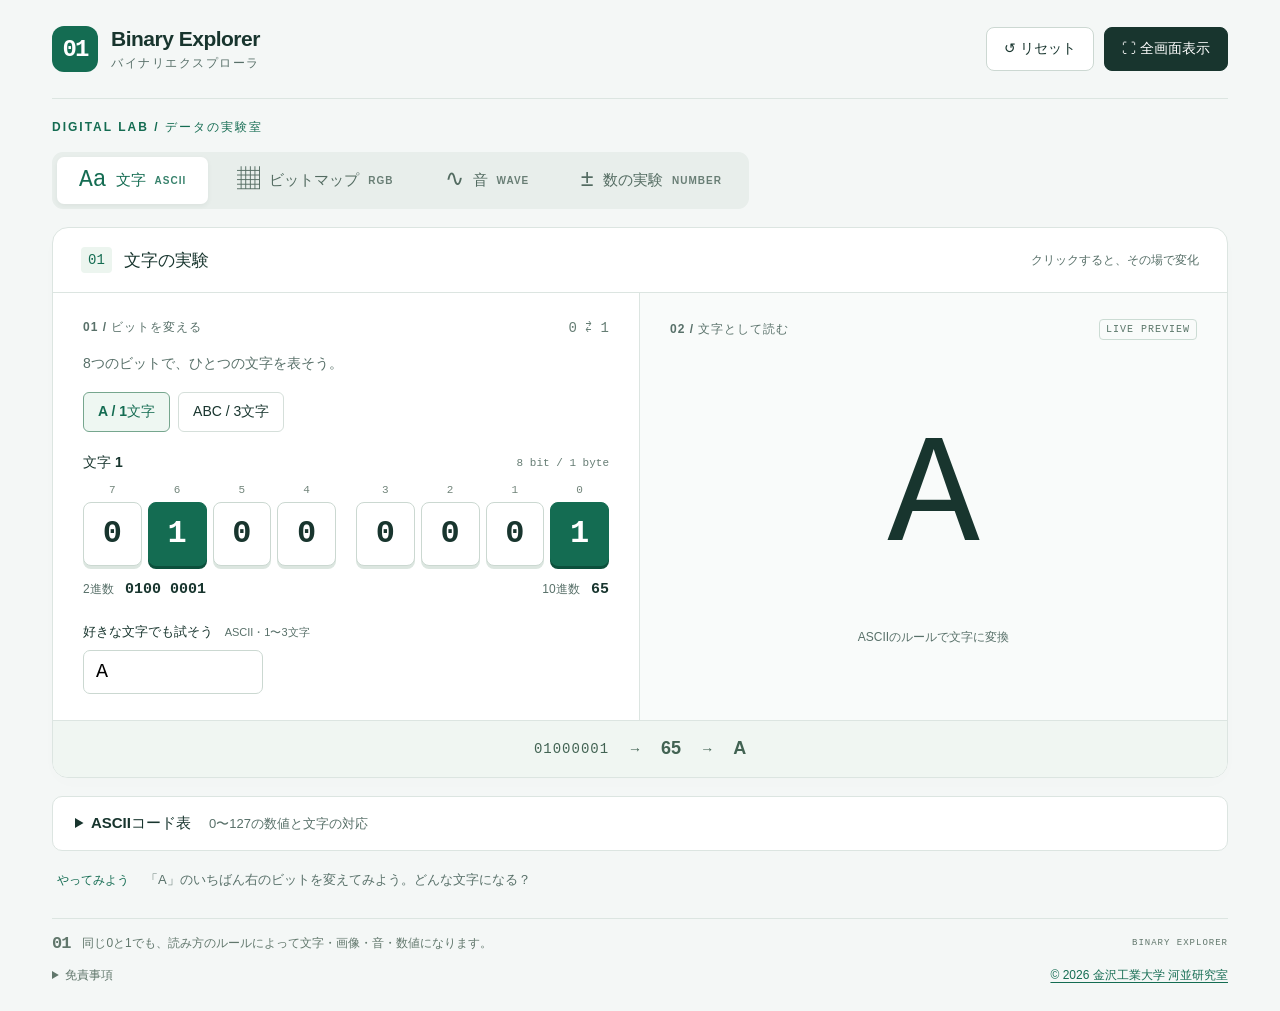
==== commit 17a9f0a9: "Publish updated footer credits and educational disclaimer" ====
--- a/binary-explorer/index.html
+++ b/binary-explorer/index.html
@@ -4,7 +4,7 @@
   <meta charset="UTF-8">
   <meta name="viewport" content="width=device-width, initial-scale=1">
   <meta name="theme-color" content="#146c52">
-  <meta name="description" content="0と1をクリックして、文字・色・音の変化を体験しよう。バイナリ情報入門教材。">
+  <meta name="description" content="0と1をクリックして、文字・色・音・数値の変化を体験しよう。バイナリ情報入門教材。">
   <title>バイナリエクスプローラ | Binary Explorer</title>
   <link rel="icon" href="[data-uri]" type="image/svg+xml">
   <style>
@@ -152,6 +152,21 @@
 .kept-bits { background: #dceee1; color: #174b32; padding: 3px 0; }
 .precision-expansion p { overflow-wrap: anywhere; }
 
+.discovery[hidden] { display: none; }
+.footer-content { min-width: 0; }
+footer { flex-wrap: wrap; gap: 6px 12px; padding: 14px 0 16px; }
+.footer-bottom { flex-basis: 100%; display: grid; grid-template-columns: minmax(0, 1fr) auto; align-items: start; column-gap: 20px; }
+.footer-credits { grid-column: 2; grid-row: 1; text-align: right; font-size: 12px; }
+.footer-credits a { display: inline-block; color: var(--green); text-underline-offset: 3px; padding: 6px 0; line-height: 1.7; }
+.footer-disclaimer { grid-column: 1 / -1; grid-row: 1; min-width: 0; font-size: 12px; }
+.footer-disclaimer summary { width: fit-content; cursor: pointer; padding: 6px 0; line-height: 1.7; }
+.footer-disclaimer summary:focus-visible { outline: 3px solid #b56e00; outline-offset: 3px; }
+.footer-disclaimer p { margin: 8px 0; overflow-wrap: anywhere; }
+@media (max-width: 480px) {
+  .footer-bottom { column-gap: 8px; }
+  .footer-credits, .footer-disclaimer { font-size: 11px; }
+}
+
 </style>
 </head>
 <body>
@@ -166,7 +181,19 @@
       <div id="workspace"></div>
       <aside class="discovery"><span class="discovery-label">やってみよう</span><p id="challenge"></p></aside>
     </main>
-    <footer><span class="footer-symbol" aria-hidden="true">01</span><p>同じ0と1でも、読み方のルールによって文字・画像・音になります。</p><span class="footer-meta">BINARY EXPLORER</span></footer>
+    <footer>
+      <span class="footer-symbol" aria-hidden="true">01</span>
+      <div class="footer-content"><p>同じ0と1でも、読み方のルールによって文字・画像・音・数値になります。</p></div>
+      <span class="footer-meta">BINARY EXPLORER</span>
+      <div class="footer-bottom">
+      <details class="footer-disclaimer">
+        <summary>免責事項</summary>
+        <p>本サイトは、数値やデータの表現を学ぶための教育用教材です。学習しやすさを優先し、一部の仕組みや表示を簡略化しています。内容の正確性には努めていますが、実際の規格・仕様との完全な一致を保証するものではありません。実際のシステム開発やその他の用途に利用する場合は、各規格・仕様をご確認ください。</p>
+        <p>本サイトの情報の利用によって生じた損害については、原則として責任を負いません。</p>
+      </details>
+      <div class="footer-credits"><a href="https://kawalab.github.io/">© 2026 金沢工業大学 河並研究室</a></div>
+      </div>
+    </footer>
     <p id="status" class="status" role="status"></p>
   </div>
 <script>
@@ -1514,7 +1541,8 @@
   if (mode === 'bitmap') renderBitmap(root, state.bitmap);
   if (mode === 'audio') renderAudio(root, state.audio, engine, report);
   if (mode === 'numbers') renderNumbers(root, state.numbers);
-  document.querySelector('#challenge').textContent = { ascii: '「A」のいちばん右のビットを変えてみよう。どんな文字になる？', bitmap: '「白」から、Rのビットを全部0にすると、何色になる？', audio: '点を上下させると、どんな音になる？ 波形を変えずにスライダーだけ動かしたときとも比べよう。', numbers: '同じビットを別のルールで読むと？ 桁数や小数点の位置を変えて、値と目盛りの違いを比べよう。' }[mode];
+  document.querySelector('#challenge').textContent = { ascii: '「A」のいちばん右のビットを変えてみよう。どんな文字になる？', bitmap: '「白」から、Rのビットを全部0にすると、何色になる？', audio: '点を上下させると、どんな音になる？ 波形を変えずにスライダーだけ動かしたときとも比べよう。' }[mode] ?? '';
+  document.querySelector('.discovery').hidden = mode === 'numbers';
 }
 document.querySelectorAll('button[data-mode]').forEach(button => button.addEventListener('click', () => {
   engine.stop(); mode = button.dataset.mode;
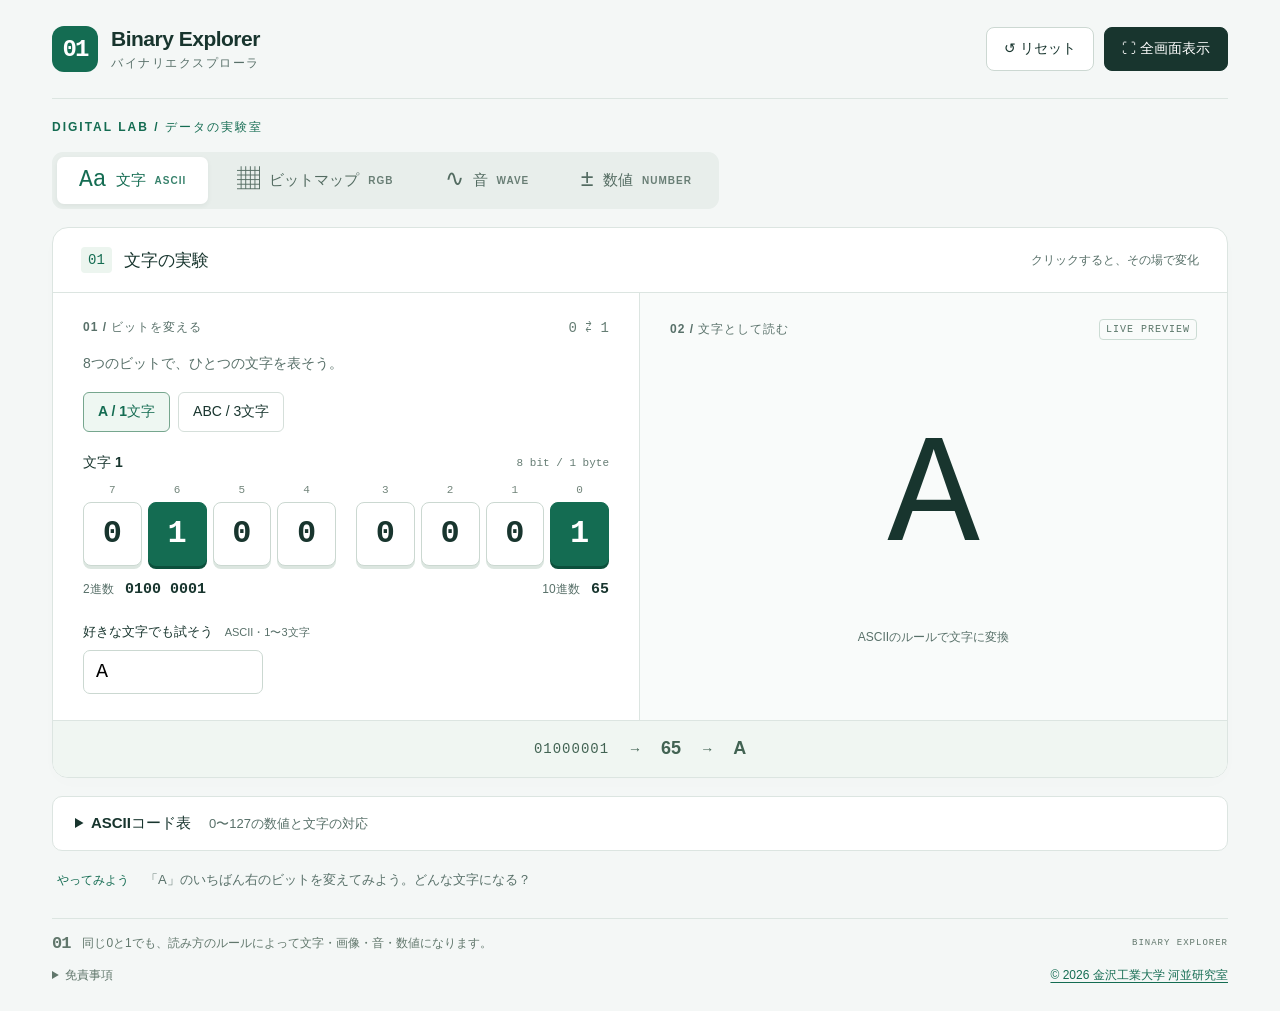
==== commit 4c9e3b55: "Update number tab label" ====
--- a/binary-explorer/index.html
+++ b/binary-explorer/index.html
@@ -177,7 +177,7 @@
     </header>
     <main>
       <div class="lab-label">DIGITAL LAB / データの実験室</div>
-      <div class="mode-bar"><nav class="mode-tabs" aria-label="実験モード"><button data-mode="ascii" aria-pressed="true"><span class="mode-icon">Aa</span>文字<span class="tab-sub">ASCII</span></button><button data-mode="bitmap" aria-pressed="false"><span class="mode-icon">▦</span>ビットマップ<span class="tab-sub">RGB</span></button><button data-mode="audio" aria-pressed="false"><span class="mode-icon">∿</span>音<span class="tab-sub">WAVE</span></button><button data-mode="numbers" aria-pressed="false"><span class="mode-icon">±</span>数の実験<span class="tab-sub">NUMBER</span></button></nav></div>
+      <div class="mode-bar"><nav class="mode-tabs" aria-label="実験モード"><button data-mode="ascii" aria-pressed="true"><span class="mode-icon">Aa</span>文字<span class="tab-sub">ASCII</span></button><button data-mode="bitmap" aria-pressed="false"><span class="mode-icon">▦</span>ビットマップ<span class="tab-sub">RGB</span></button><button data-mode="audio" aria-pressed="false"><span class="mode-icon">∿</span>音<span class="tab-sub">WAVE</span></button><button data-mode="numbers" aria-pressed="false"><span class="mode-icon">±</span>数値<span class="tab-sub">NUMBER</span></button></nav></div>
       <div id="workspace"></div>
       <aside class="discovery"><span class="discovery-label">やってみよう</span><p id="challenge"></p></aside>
     </main>
